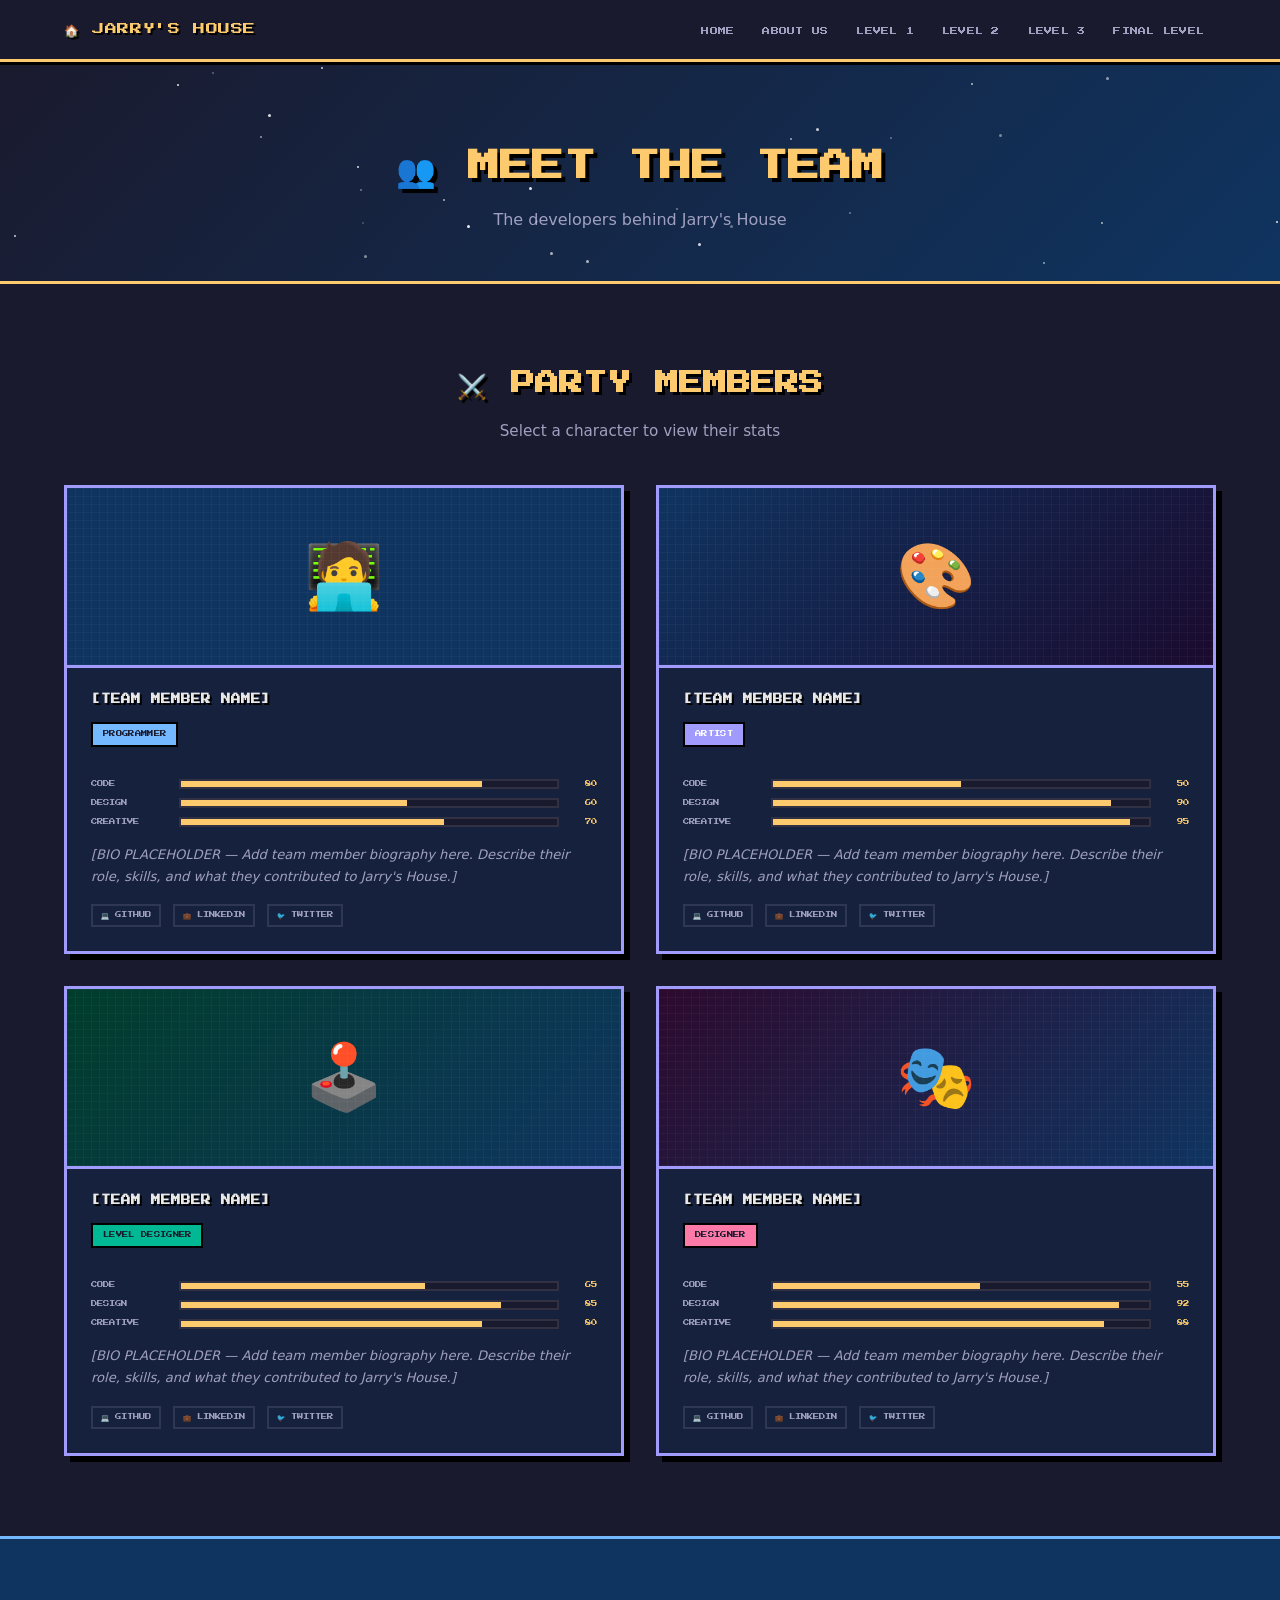
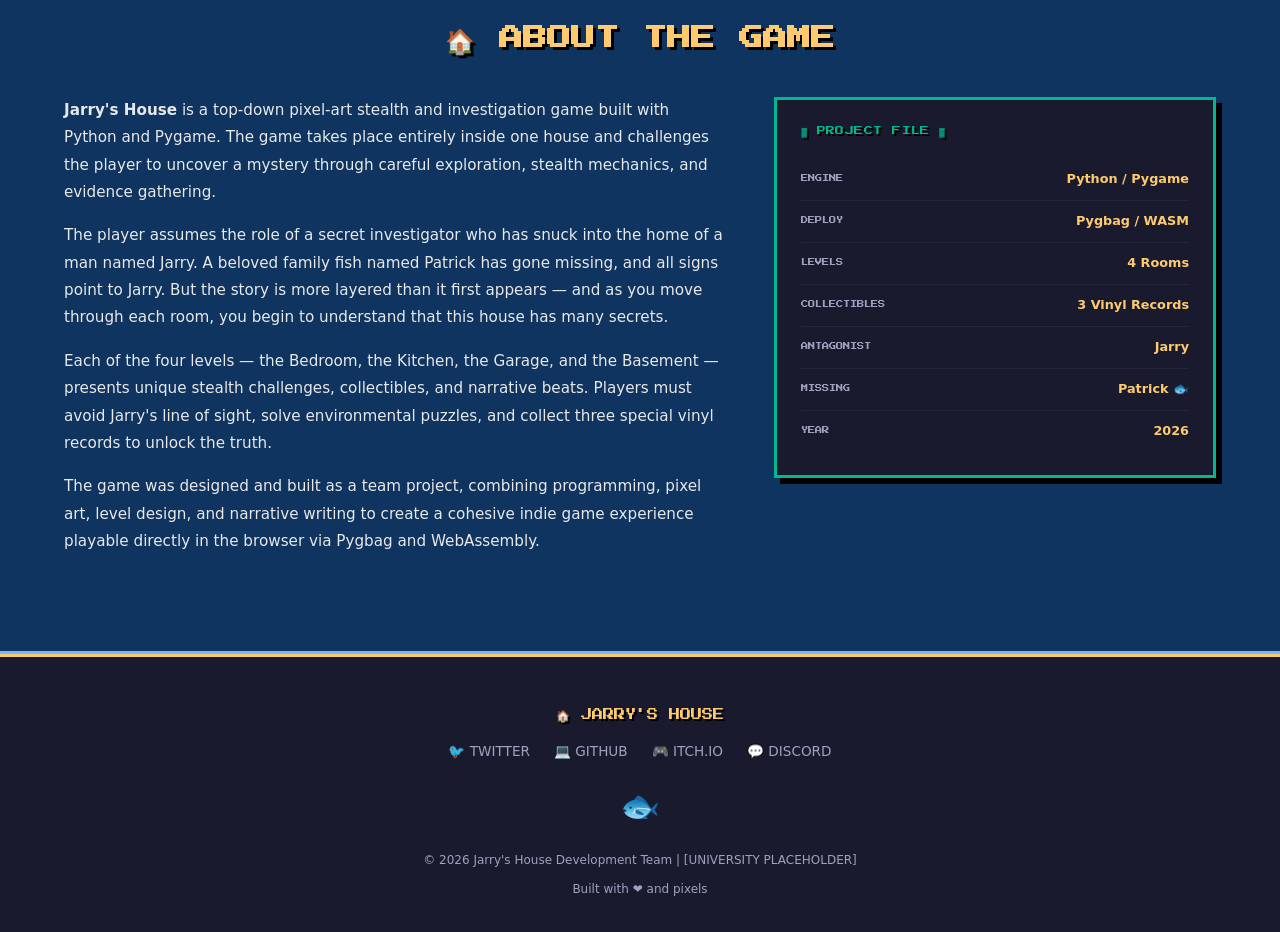
==== website/html/about.html @ 47605ddd "removed website templates and reordered the location of the website files" ====
<!DOCTYPE html>
<html lang="en">
<head>
  <meta charset="UTF-8" />
  <meta name="viewport" content="width=device-width, initial-scale=1.0" />
  <meta name="description" content="Meet the team behind Jarry's House — the indie developers who built the stealth mystery game." />
  <title>👥 About Us — Jarry's House</title>
  <link rel="stylesheet" href="../css/style.css" />
  <link rel="preconnect" href="https://fonts.googleapis.com" />
  <link rel="preconnect" href="https://fonts.gstatic.com" crossorigin />
  <link href="https://fonts.googleapis.com/css2?family=Press+Start+2P&display=swap" rel="stylesheet" />
</head>
<body>

  <!-- ============================================
       NAVIGATION
       ============================================ -->
  <nav class="navbar" aria-label="Main navigation">
    <div class="navbar__inner">
      <a href="./index.html" class="navbar__logo" aria-label="Jarry's House Home">🏠 JARRY'S HOUSE</a>
      <button class="navbar__hamburger" aria-label="Toggle navigation menu" aria-expanded="false" aria-controls="nav-links">
        <span></span><span></span><span></span>
      </button>
      <ul class="navbar__links" id="nav-links" role="list">
        <li><a href="./index.html">HOME</a></li>
        <li><a href="./about.html">ABOUT US</a></li>
        <li><a href="./level1.html">LEVEL 1</a></li>
        <li><a href="./level2.html">LEVEL 2</a></li>
        <li><a href="./level3.html">LEVEL 3</a></li>
        <li><a href="./final-level.html">FINAL LEVEL</a></li>
      </ul>
    </div>
  </nav>

  <main>

    <!-- ============================================
         PAGE HERO
         ============================================ -->
    <header class="page-hero pixel-bg" data-stars="30" aria-labelledby="about-title">
      <h1 class="page-hero__title" id="about-title">👥 MEET THE TEAM</h1>
      <p class="page-hero__subtitle">The developers behind Jarry's House</p>
    </header>

    <!-- ============================================
         TEAM SECTION
         ============================================ -->
    <section class="dark-section" aria-labelledby="team-heading">
      <div class="container">
        <h2 class="section-title" id="team-heading">⚔️ PARTY MEMBERS</h2>
        <p class="section-subtitle">Select a character to view their stats</p>

        <div class="team-grid reveal-children">

          <!-- ===== TEAM MEMBER 1 ===== -->
          <!-- PLACEHOLDER: Replace with actual team member info -->
          <article class="team-card" aria-label="Team member 1">
            <div class="team-card__avatar" aria-hidden="true">
              <!-- PLACEHOLDER: Replace emoji with actual avatar image -->
              🧑‍💻
            </div>
            <div class="team-card__body">
              <!-- PLACEHOLDER: Replace [TEAM MEMBER NAME] with actual name -->
              <h3 class="team-card__name">[TEAM MEMBER NAME]</h3>
              <span class="role-badge role-badge--programmer">PROGRAMMER</span>

              <!-- RPG Stat Bars -->
              <div class="team-stats" aria-label="Team member stats">
                <div class="stat-bar-row">
                  <span class="stat-bar-label">CODE</span>
                  <div class="stat-bar-track" role="progressbar" aria-valuenow="80" aria-valuemin="0" aria-valuemax="100">
                    <div class="stat-bar-fill" data-width="80%"></div>
                  </div>
                  <span class="stat-bar-val">80</span>
                </div>
                <div class="stat-bar-row">
                  <span class="stat-bar-label">DESIGN</span>
                  <div class="stat-bar-track" role="progressbar" aria-valuenow="60" aria-valuemin="0" aria-valuemax="100">
                    <div class="stat-bar-fill" data-width="60%"></div>
                  </div>
                  <span class="stat-bar-val">60</span>
                </div>
                <div class="stat-bar-row">
                  <span class="stat-bar-label">CREATIVE</span>
                  <div class="stat-bar-track" role="progressbar" aria-valuenow="70" aria-valuemin="0" aria-valuemax="100">
                    <div class="stat-bar-fill" data-width="70%"></div>
                  </div>
                  <span class="stat-bar-val">70</span>
                </div>
              </div>

              <!-- PLACEHOLDER: Replace with actual bio -->
              <p class="team-card__bio">
                [BIO PLACEHOLDER — Add team member biography here. Describe their role, skills, and what they contributed to Jarry's House.]
              </p>

              <!-- PLACEHOLDER: Replace # with actual social links -->
              <div class="team-card__socials" aria-label="Social links">
                <a href="#" aria-label="GitHub profile">💻 GITHUB</a>
                <a href="#" aria-label="LinkedIn profile">💼 LINKEDIN</a>
                <a href="#" aria-label="Twitter profile">🐦 TWITTER</a>
              </div>
            </div>
          </article>

          <!-- ===== TEAM MEMBER 2 ===== -->
          <!-- PLACEHOLDER: Replace with actual team member info -->
          <article class="team-card" aria-label="Team member 2">
            <div class="team-card__avatar" style="background: linear-gradient(135deg, #0f3460, #1a0a2e);" aria-hidden="true">
              <!-- PLACEHOLDER: Replace emoji with actual avatar image -->
              🎨
            </div>
            <div class="team-card__body">
              <!-- PLACEHOLDER: Replace [TEAM MEMBER NAME] with actual name -->
              <h3 class="team-card__name">[TEAM MEMBER NAME]</h3>
              <span class="role-badge role-badge--artist">ARTIST</span>

              <div class="team-stats" aria-label="Team member stats">
                <div class="stat-bar-row">
                  <span class="stat-bar-label">CODE</span>
                  <div class="stat-bar-track" role="progressbar" aria-valuenow="50" aria-valuemin="0" aria-valuemax="100">
                    <div class="stat-bar-fill" data-width="50%"></div>
                  </div>
                  <span class="stat-bar-val">50</span>
                </div>
                <div class="stat-bar-row">
                  <span class="stat-bar-label">DESIGN</span>
                  <div class="stat-bar-track" role="progressbar" aria-valuenow="90" aria-valuemin="0" aria-valuemax="100">
                    <div class="stat-bar-fill" data-width="90%"></div>
                  </div>
                  <span class="stat-bar-val">90</span>
                </div>
                <div class="stat-bar-row">
                  <span class="stat-bar-label">CREATIVE</span>
                  <div class="stat-bar-track" role="progressbar" aria-valuenow="95" aria-valuemin="0" aria-valuemax="100">
                    <div class="stat-bar-fill" data-width="95%"></div>
                  </div>
                  <span class="stat-bar-val">95</span>
                </div>
              </div>

              <p class="team-card__bio">
                [BIO PLACEHOLDER — Add team member biography here. Describe their role, skills, and what they contributed to Jarry's House.]
              </p>

              <div class="team-card__socials" aria-label="Social links">
                <a href="#" aria-label="GitHub profile">💻 GITHUB</a>
                <a href="#" aria-label="LinkedIn profile">💼 LINKEDIN</a>
                <a href="#" aria-label="Twitter profile">🐦 TWITTER</a>
              </div>
            </div>
          </article>

          <!-- ===== TEAM MEMBER 3 ===== -->
          <!-- PLACEHOLDER: Replace with actual team member info -->
          <article class="team-card" aria-label="Team member 3">
            <div class="team-card__avatar" style="background: linear-gradient(135deg, #003d2b, #0f3460);" aria-hidden="true">
              🕹️
            </div>
            <div class="team-card__body">
              <h3 class="team-card__name">[TEAM MEMBER NAME]</h3>
              <span class="role-badge role-badge--level-designer">LEVEL DESIGNER</span>

              <div class="team-stats" aria-label="Team member stats">
                <div class="stat-bar-row">
                  <span class="stat-bar-label">CODE</span>
                  <div class="stat-bar-track" role="progressbar" aria-valuenow="65" aria-valuemin="0" aria-valuemax="100">
                    <div class="stat-bar-fill" data-width="65%"></div>
                  </div>
                  <span class="stat-bar-val">65</span>
                </div>
                <div class="stat-bar-row">
                  <span class="stat-bar-label">DESIGN</span>
                  <div class="stat-bar-track" role="progressbar" aria-valuenow="85" aria-valuemin="0" aria-valuemax="100">
                    <div class="stat-bar-fill" data-width="85%"></div>
                  </div>
                  <span class="stat-bar-val">85</span>
                </div>
                <div class="stat-bar-row">
                  <span class="stat-bar-label">CREATIVE</span>
                  <div class="stat-bar-track" role="progressbar" aria-valuenow="80" aria-valuemin="0" aria-valuemax="100">
                    <div class="stat-bar-fill" data-width="80%"></div>
                  </div>
                  <span class="stat-bar-val">80</span>
                </div>
              </div>

              <p class="team-card__bio">
                [BIO PLACEHOLDER — Add team member biography here. Describe their role, skills, and what they contributed to Jarry's House.]
              </p>

              <div class="team-card__socials" aria-label="Social links">
                <a href="#" aria-label="GitHub profile">💻 GITHUB</a>
                <a href="#" aria-label="LinkedIn profile">💼 LINKEDIN</a>
                <a href="#" aria-label="Twitter profile">🐦 TWITTER</a>
              </div>
            </div>
          </article>

          <!-- ===== TEAM MEMBER 4 ===== -->
          <!-- PLACEHOLDER: Replace with actual team member info -->
          <article class="team-card" aria-label="Team member 4">
            <div class="team-card__avatar" style="background: linear-gradient(135deg, #2d0a2e, #0f3460);" aria-hidden="true">
              🎭
            </div>
            <div class="team-card__body">
              <h3 class="team-card__name">[TEAM MEMBER NAME]</h3>
              <span class="role-badge role-badge--designer">DESIGNER</span>

              <div class="team-stats" aria-label="Team member stats">
                <div class="stat-bar-row">
                  <span class="stat-bar-label">CODE</span>
                  <div class="stat-bar-track" role="progressbar" aria-valuenow="55" aria-valuemin="0" aria-valuemax="100">
                    <div class="stat-bar-fill" data-width="55%"></div>
                  </div>
                  <span class="stat-bar-val">55</span>
                </div>
                <div class="stat-bar-row">
                  <span class="stat-bar-label">DESIGN</span>
                  <div class="stat-bar-track" role="progressbar" aria-valuenow="92" aria-valuemin="0" aria-valuemax="100">
                    <div class="stat-bar-fill" data-width="92%"></div>
                  </div>
                  <span class="stat-bar-val">92</span>
                </div>
                <div class="stat-bar-row">
                  <span class="stat-bar-label">CREATIVE</span>
                  <div class="stat-bar-track" role="progressbar" aria-valuenow="88" aria-valuemin="0" aria-valuemax="100">
                    <div class="stat-bar-fill" data-width="88%"></div>
                  </div>
                  <span class="stat-bar-val">88</span>
                </div>
              </div>

              <p class="team-card__bio">
                [BIO PLACEHOLDER — Add team member biography here. Describe their role, skills, and what they contributed to Jarry's House.]
              </p>

              <div class="team-card__socials" aria-label="Social links">
                <a href="#" aria-label="GitHub profile">💻 GITHUB</a>
                <a href="#" aria-label="LinkedIn profile">💼 LINKEDIN</a>
                <a href="#" aria-label="Twitter profile">🐦 TWITTER</a>
              </div>
            </div>
          </article>

        </div>
      </div>
    </section>

    <!-- ============================================
         ABOUT THE GAME
         ============================================ -->
    <section class="about-game" aria-labelledby="about-game-title">
      <div class="container">
        <h2 class="section-title" id="about-game-title">🏠 ABOUT THE GAME</h2>
        <div class="about-game-grid reveal">

          <div>
            <p>
              <strong>Jarry's House</strong> is a top-down pixel-art stealth and investigation game built with
              Python and Pygame. The game takes place entirely inside one house and challenges the player to
              uncover a mystery through careful exploration, stealth mechanics, and evidence gathering.
            </p>
            <p>
              The player assumes the role of a secret investigator who has snuck into the home of a man named
              Jarry. A beloved family fish named Patrick has gone missing, and all signs point to Jarry. But
              the story is more layered than it first appears — and as you move through each room, you begin
              to understand that this house has many secrets.
            </p>
            <p>
              Each of the four levels — the Bedroom, the Kitchen, the Garage, and the Basement — presents
              unique stealth challenges, collectibles, and narrative beats. Players must avoid Jarry's line of
              sight, solve environmental puzzles, and collect three special vinyl records to unlock the truth.
            </p>
            <p>
              The game was designed and built as a team project, combining programming, pixel art, level design,
              and narrative writing to create a cohesive indie game experience playable directly in the browser
              via Pygbag and WebAssembly.
            </p>
          </div>

          <!-- Game details panel -->
          <div>
            <div class="stat-panel">
              <div class="stat-panel__title">▓ PROJECT FILE ▓</div>
              <div class="stat-row">
                <span class="stat-row__label">ENGINE</span>
                <span class="stat-row__value">Python / Pygame</span>
              </div>
              <div class="stat-row">
                <span class="stat-row__label">DEPLOY</span>
                <span class="stat-row__value">Pygbag / WASM</span>
              </div>
              <div class="stat-row">
                <span class="stat-row__label">LEVELS</span>
                <span class="stat-row__value">4 Rooms</span>
              </div>
              <div class="stat-row">
                <span class="stat-row__label">COLLECTIBLES</span>
                <span class="stat-row__value">3 Vinyl Records</span>
              </div>
              <div class="stat-row">
                <span class="stat-row__label">ANTAGONIST</span>
                <span class="stat-row__value">Jarry</span>
              </div>
              <div class="stat-row">
                <span class="stat-row__label">MISSING</span>
                <span class="stat-row__value">Patrick 🐟</span>
              </div>
              <!-- PLACEHOLDER: Replace with actual project year -->
              <div class="stat-row">
                <span class="stat-row__label">YEAR</span>
                <span class="stat-row__value js-year"></span>
              </div>
            </div>
          </div>

        </div>
      </div>
    </section>

  </main>

  <!-- ============================================
       FOOTER
       ============================================ -->
  <footer class="footer" aria-label="Site footer">
    <div class="footer__content">
      <div class="footer__logo">🏠 JARRY'S HOUSE</div>
      <nav class="footer__links" aria-label="Footer navigation">
        <a href="#" aria-label="Twitter/X (coming soon)">🐦 TWITTER</a>
        <a href="#" aria-label="GitHub (coming soon)">💻 GITHUB</a>
        <a href="#" aria-label="itch.io (coming soon)">🎮 ITCH.IO</a>
        <a href="#" aria-label="Discord (coming soon)">💬 DISCORD</a>
      </nav>
      <span class="footer__fish" aria-label="Patrick the fish">🐟</span>
      <p class="footer__copy">
        © <span class="js-year"></span> Jarry's House Development Team |
        <!-- PLACEHOLDER: Replace with your university name -->
        [UNIVERSITY PLACEHOLDER]
      </p>
      <p class="footer__built">Built with ❤️ and pixels</p>
    </div>
  </footer>

  <script src="../js/script.js"></script>
</body>
</html>
---- website/css/style.css ----
/* ============================================
   JARRY'S HOUSE — Shared Stylesheet
   Pixel-art retro game aesthetic
   ============================================ */

@import url('https://fonts.googleapis.com/css2?family=Press+Start+2P&display=swap');

/* ============================================
   CSS CUSTOM PROPERTIES
   ============================================ */
:root {
  --bg: #1a1a2e;
  --bg-card: #16213e;
  --bg-panel: #0f3460;
  --accent-gold: #fdcb6e;
  --accent-blue: #74b9ff;
  --accent-green: #00b894;
  --accent-orange: #e17055;
  --accent-pink: #fd79a8;
  --accent-purple: #a29bfe;
  --accent-red: #d63031;
  --text: #e8e8e8;
  --text-muted: #a0a0c0;
  --pixel-border: 3px solid #fdcb6e;
  --pixel-shadow: 4px 4px 0px #000;
  --transition-fast: 0.1s ease;
  --transition-med: 0.2s ease;
}

/* ============================================
   RESET & BASE
   ============================================ */
*, *::before, *::after {
  box-sizing: border-box;
  margin: 0;
  padding: 0;
}

html {
  scroll-behavior: smooth;
  font-size: 16px;
}

body {
  background-color: var(--bg);
  color: var(--text);
  font-family: system-ui, 'Inter', sans-serif;
  line-height: 1.7;
  overflow-x: hidden;
  opacity: 0;
  animation: pageFadeIn 0.6s ease forwards;
}

@keyframes pageFadeIn {
  to { opacity: 1; }
}

a {
  color: var(--accent-gold);
  text-decoration: none;
}

a:hover {
  text-decoration: underline;
}

img {
  max-width: 100%;
  display: block;
}

ul {
  list-style: none;
}

.container {
  max-width: 1200px;
  margin: 0 auto;
  padding: 0 1.5rem;
}

section {
  padding: 5rem 0;
}

/* ============================================
   TYPOGRAPHY
   ============================================ */
.pixel-font {
  font-family: 'Press Start 2P', monospace;
}

.section-title {
  font-family: 'Press Start 2P', monospace;
  font-size: clamp(1rem, 2.5vw, 1.5rem);
  color: var(--accent-gold);
  text-align: center;
  margin-bottom: 2.5rem;
  text-shadow: 3px 3px 0 #000;
  line-height: 1.6;
}

.section-subtitle {
  text-align: center;
  color: var(--text-muted);
  margin-top: -1.5rem;
  margin-bottom: 2.5rem;
  font-size: 0.95rem;
}

/* ============================================
   BUTTONS
   ============================================ */
.btn-pixel {
  display: inline-block;
  background: var(--accent-gold);
  color: #1a1a2e;
  font-family: 'Press Start 2P', monospace;
  font-size: 0.6rem;
  padding: 12px 24px;
  border: 3px solid #000;
  box-shadow: 4px 4px 0 #000;
  cursor: pointer;
  transition: transform var(--transition-fast), box-shadow var(--transition-fast);
  text-decoration: none;
  letter-spacing: 0.05em;
  line-height: 1.4;
  position: relative;
}

.btn-pixel:hover {
  transform: translateY(2px);
  box-shadow: 2px 2px 0 #000;
  text-decoration: none;
}

.btn-pixel:active {
  transform: translateY(4px);
  box-shadow: 0 0 0 #000;
}

.btn-pixel--blue {
  background: var(--accent-blue);
  color: #1a1a2e;
}

.btn-pixel--green {
  background: var(--accent-green);
  color: #1a1a2e;
}

.btn-pixel--purple {
  background: var(--accent-purple);
  color: #1a1a2e;
}

.btn-pixel--orange {
  background: var(--accent-orange);
  color: #fff;
}

.btn-pixel--red {
  background: var(--accent-red);
  color: #fff;
}

.btn-pixel--pink {
  background: var(--accent-pink);
  color: #1a1a2e;
}

/* ============================================
   PIXEL CARDS
   ============================================ */
.pixel-card {
  background: var(--bg-card);
  border: 3px solid var(--accent-gold);
  box-shadow: 6px 6px 0 #000;
  padding: 1.5rem;
  transition: transform var(--transition-med), box-shadow var(--transition-med);
}

.pixel-card:hover {
  transform: translate(-4px, -4px);
  box-shadow: 10px 10px 0 #000;
}

.pixel-card--blue {
  border-color: var(--accent-blue);
}
.pixel-card--blue:hover {
  box-shadow: 10px 10px 0 var(--accent-blue);
}

.pixel-card--green {
  border-color: var(--accent-green);
}
.pixel-card--green:hover {
  box-shadow: 10px 10px 0 var(--accent-green);
}

.pixel-card--orange {
  border-color: var(--accent-orange);
}
.pixel-card--orange:hover {
  box-shadow: 10px 10px 0 var(--accent-orange);
}

.pixel-card--red {
  border-color: var(--accent-red);
}
.pixel-card--red:hover {
  box-shadow: 10px 10px 0 var(--accent-red);
}

.pixel-card--purple {
  border-color: var(--accent-purple);
}
.pixel-card--purple:hover {
  box-shadow: 10px 10px 0 var(--accent-purple);
}

/* ============================================
   NAVBAR
   ============================================ */
.navbar {
  position: sticky;
  top: 0;
  z-index: 1000;
  background: var(--bg);
  border-bottom: 3px solid var(--accent-gold);
  box-shadow: 0 3px 0 #000;
}

.navbar__inner {
  display: flex;
  align-items: center;
  justify-content: space-between;
  padding: 1rem 1.5rem;
  max-width: 1200px;
  margin: 0 auto;
}

.navbar__logo {
  font-family: 'Press Start 2P', monospace;
  font-size: 0.75rem;
  color: var(--accent-gold);
  text-shadow: 2px 2px 0 #000;
  text-decoration: none;
  letter-spacing: 0.05em;
}

.navbar__logo:hover {
  color: #fff;
  text-decoration: none;
}

.navbar__links {
  display: flex;
  align-items: center;
  gap: 0.25rem;
}

.navbar__links a {
  font-family: 'Press Start 2P', monospace;
  font-size: 0.5rem;
  color: var(--text-muted);
  padding: 6px 10px;
  border: 2px solid transparent;
  transition: color 0.15s, border-color 0.15s, transform 0.1s;
  text-decoration: none;
  letter-spacing: 0.03em;
}

.navbar__links a:hover,
.navbar__links a.active {
  color: var(--accent-gold);
  border-color: var(--accent-gold);
  transform: translateY(-2px);
  text-decoration: none;
}

/* Hamburger */
.navbar__hamburger {
  display: none;
  flex-direction: column;
  gap: 5px;
  cursor: pointer;
  background: none;
  border: none;
  padding: 4px;
}

.navbar__hamburger span {
  display: block;
  width: 26px;
  height: 3px;
  background: var(--accent-gold);
  border-radius: 0;
  transition: transform 0.2s, opacity 0.2s;
}

.navbar__hamburger.open span:nth-child(1) {
  transform: translateY(8px) rotate(45deg);
}
.navbar__hamburger.open span:nth-child(2) {
  opacity: 0;
}
.navbar__hamburger.open span:nth-child(3) {
  transform: translateY(-8px) rotate(-45deg);
}

/* Mobile nav */
@media (max-width: 768px) {
  .navbar__hamburger {
    display: flex;
  }

  .navbar__links {
    display: none;
    flex-direction: column;
    position: absolute;
    top: 100%;
    left: 0;
    right: 0;
    background: var(--bg);
    border-bottom: 3px solid var(--accent-gold);
    padding: 1rem;
    gap: 0.5rem;
    align-items: flex-start;
  }

  .navbar__links.open {
    display: flex;
  }

  .navbar__links a {
    font-size: 0.55rem;
    padding: 8px 12px;
    width: 100%;
  }
}

/* ============================================
   FOOTER
   ============================================ */
.footer {
  background: var(--bg);
  border-top: 3px solid var(--accent-gold);
  padding: 3rem 1.5rem 2rem;
  text-align: center;
}

.footer__content {
  max-width: 1200px;
  margin: 0 auto;
}

.footer__logo {
  font-family: 'Press Start 2P', monospace;
  font-size: 0.7rem;
  color: var(--accent-gold);
  text-shadow: 2px 2px 0 #000;
  margin-bottom: 1rem;
}

.footer__links {
  display: flex;
  justify-content: center;
  gap: 1.5rem;
  flex-wrap: wrap;
  margin-bottom: 1rem;
}

.footer__links a {
  color: var(--text-muted);
  font-size: 0.85rem;
  transition: color 0.15s;
}

.footer__links a:hover {
  color: var(--accent-gold);
}

.footer__copy {
  font-size: 0.75rem;
  color: var(--text-muted);
  margin-top: 1rem;
  line-height: 1.8;
}

.footer__built {
  font-size: 0.75rem;
  color: var(--text-muted);
  margin-top: 0.5rem;
}

.footer__fish {
  font-size: 2rem;
  display: block;
  margin: 1rem auto;
  animation: fishSwim 3s ease-in-out infinite;
}

@keyframes fishSwim {
  0%, 100% { transform: translateX(0); }
  50% { transform: translateX(15px); }
}

/* ============================================
   ANIMATED PIXEL BACKGROUND
   ============================================ */
.pixel-bg {
  position: relative;
  overflow: hidden;
}

/* Stars */
.star {
  position: absolute;
  border-radius: 50%;
  background: #fff;
  animation: twinkle var(--dur, 2s) ease-in-out infinite var(--delay, 0s);
  pointer-events: none;
}

@keyframes twinkle {
  0%, 100% { opacity: 0.2; transform: scale(1); }
  50% { opacity: 1; transform: scale(1.4); }
}

/* Pixel clouds */
.pixel-cloud {
  position: absolute;
  background: rgba(116, 185, 255, 0.15);
  border: 2px solid rgba(116, 185, 255, 0.3);
  border-radius: 0;
  pointer-events: none;
  animation: cloudFloat var(--dur, 20s) linear infinite var(--delay, 0s);
}

@keyframes cloudFloat {
  from { transform: translateX(-200px); }
  to { transform: translateX(calc(100vw + 200px)); }
}

/* ============================================
   HERO SECTION
   ============================================ */
.hero {
  min-height: 100vh;
  display: flex;
  align-items: center;
  justify-content: center;
  position: relative;
  background: linear-gradient(135deg, #1a1a2e 0%, #16213e 40%, #0f3460 100%);
  overflow: hidden;
  text-align: center;
  padding: 6rem 1.5rem 4rem;
}

.hero__content {
  position: relative;
  z-index: 2;
  max-width: 800px;
}

.hero__title {
  font-family: 'Press Start 2P', monospace;
  font-size: clamp(1.2rem, 4vw, 2.5rem);
  color: var(--accent-gold);
  text-shadow: 4px 4px 0 #000, 0 0 30px rgba(253, 203, 110, 0.4);
  line-height: 1.6;
  margin-bottom: 1.5rem;
  animation: heroGlow 2s ease-in-out infinite alternate;
}

@keyframes heroGlow {
  from { text-shadow: 4px 4px 0 #000, 0 0 20px rgba(253, 203, 110, 0.3); }
  to   { text-shadow: 4px 4px 0 #000, 0 0 40px rgba(253, 203, 110, 0.7); }
}

.hero__tagline {
  font-style: italic;
  color: var(--text-muted);
  font-size: 1.05rem;
  margin-bottom: 2rem;
  line-height: 1.6;
}

.hero__genres {
  display: flex;
  gap: 0.75rem;
  justify-content: center;
  flex-wrap: wrap;
  margin-bottom: 2.5rem;
}

.genre-badge {
  font-family: 'Press Start 2P', monospace;
  font-size: 0.45rem;
  padding: 8px 14px;
  border: 2px solid;
  letter-spacing: 0.05em;
}

.genre-badge--stealth {
  color: var(--accent-blue);
  border-color: var(--accent-blue);
  background: rgba(116, 185, 255, 0.1);
}
.genre-badge--mystery {
  color: var(--accent-purple);
  border-color: var(--accent-purple);
  background: rgba(162, 155, 254, 0.1);
}
.genre-badge--investigation {
  color: var(--accent-pink);
  border-color: var(--accent-pink);
  background: rgba(253, 121, 168, 0.1);
}

.hero__ctas {
  display: flex;
  gap: 1rem;
  justify-content: center;
  flex-wrap: wrap;
  margin-bottom: 3rem;
}

/* Animated characters in hero */
.hero__fish {
  position: absolute;
  bottom: 80px;
  left: 50%;
  transform: translateX(-50%);
  font-size: 2.5rem;
  animation: fishBob 2s ease-in-out infinite;
  z-index: 2;
  pointer-events: none;
}

@keyframes fishBob {
  0%, 100% { transform: translateX(-50%) translateY(0); }
  50% { transform: translateX(-50%) translateY(-12px); }
}

.hero__dog {
  position: absolute;
  bottom: 60px;
  right: 8%;
  font-size: 3rem;
  animation: dogWag 1.5s ease-in-out infinite;
  z-index: 2;
  pointer-events: none;
}

@keyframes dogWag {
  0%, 100% { transform: rotate(-5deg); }
  50% { transform: rotate(5deg); }
}

/* Pixel house deco */
.hero__house-deco {
  position: absolute;
  bottom: 0;
  left: 5%;
  font-size: 4rem;
  opacity: 0.15;
  pointer-events: none;
}

/* ============================================
   GAME OVERVIEW / MISSION BRIEFING
   ============================================ */
.overview {
  background: var(--bg-panel);
  border-top: 3px solid var(--accent-gold);
  border-bottom: 3px solid var(--accent-gold);
}

.overview__grid {
  display: grid;
  grid-template-columns: 1fr 1fr;
  gap: 3rem;
  align-items: start;
}

.overview__text p {
  color: var(--text);
  margin-bottom: 1rem;
  font-size: 0.95rem;
  line-height: 1.8;
}

.overview__text p:last-child {
  margin-bottom: 0;
}

/* Cartridge stats panel */
.stat-panel {
  background: var(--bg);
  border: 3px solid var(--accent-green);
  box-shadow: 6px 6px 0 #000;
  padding: 1.5rem;
}

.stat-panel__title {
  font-family: 'Press Start 2P', monospace;
  font-size: 0.55rem;
  color: var(--accent-green);
  margin-bottom: 1.25rem;
  text-shadow: 2px 2px 0 #000;
  letter-spacing: 0.05em;
}

.stat-row {
  display: flex;
  justify-content: space-between;
  align-items: center;
  padding: 0.6rem 0;
  border-bottom: 1px solid rgba(255, 255, 255, 0.05);
  font-size: 0.8rem;
}

.stat-row:last-child {
  border-bottom: none;
}

.stat-row__label {
  font-family: 'Press Start 2P', monospace;
  font-size: 0.45rem;
  color: var(--text-muted);
  text-transform: uppercase;
}

.stat-row__value {
  color: var(--accent-gold);
  font-weight: 600;
}

.status-badge {
  background: var(--accent-orange);
  color: #fff;
  font-family: 'Press Start 2P', monospace;
  font-size: 0.4rem;
  padding: 4px 8px;
  border: 2px solid #000;
}

@media (max-width: 768px) {
  .overview__grid {
    grid-template-columns: 1fr;
    gap: 2rem;
  }
}

/* ============================================
   MISSION CARDS (Level Select)
   ============================================ */
.mission-section {
  background: var(--bg);
}

.mission-grid {
  display: grid;
  grid-template-columns: repeat(4, 1fr);
  gap: 1.5rem;
}

.mission-card {
  background: var(--bg-card);
  border: 3px solid var(--accent-gold);
  box-shadow: 6px 6px 0 #000;
  padding: 1.5rem 1rem;
  text-align: center;
  transition: transform 0.2s, box-shadow 0.2s;
  position: relative;
  overflow: hidden;
}

.mission-card:hover {
  transform: translate(-4px, -4px) scale(1.02);
  box-shadow: 10px 10px 0 #000;
}

.mission-card__number {
  font-family: 'Press Start 2P', monospace;
  font-size: 0.5rem;
  position: absolute;
  top: 8px;
  right: 10px;
  color: var(--text-muted);
}

.mission-card__icon {
  font-size: 3rem;
  display: block;
  margin-bottom: 0.75rem;
}

.mission-card__level {
  font-family: 'Press Start 2P', monospace;
  font-size: 0.45rem;
  color: var(--text-muted);
  margin-bottom: 0.5rem;
  letter-spacing: 0.08em;
}

.mission-card__title {
  font-family: 'Press Start 2P', monospace;
  font-size: 0.6rem;
  color: var(--accent-gold);
  margin-bottom: 0.75rem;
  line-height: 1.5;
  text-shadow: 2px 2px 0 #000;
}

.mission-card__desc {
  font-size: 0.8rem;
  color: var(--text-muted);
  margin-bottom: 1.25rem;
  line-height: 1.6;
}

.mission-card--final {
  border-color: var(--accent-red);
  background: linear-gradient(135deg, #16213e, #2d0a0a);
}
.mission-card--final .mission-card__title {
  color: var(--accent-red);
}
.mission-card--final:hover {
  box-shadow: 10px 10px 0 var(--accent-red);
}

@media (max-width: 1024px) {
  .mission-grid {
    grid-template-columns: repeat(2, 1fr);
  }
}

@media (max-width: 768px) {
  .mission-grid {
    grid-template-columns: 1fr;
  }
}

/* ============================================
   COMING SOON / PLACEHOLDER BOXES
   ============================================ */
.coming-soon {
  background: var(--bg-panel);
  border-top: 3px solid var(--accent-blue);
  border-bottom: 3px solid var(--accent-blue);
}

.coming-soon-grid {
  display: grid;
  grid-template-columns: repeat(3, 1fr);
  gap: 1.5rem;
}

.placeholder-box {
  border: 3px dashed var(--accent-blue);
  background: var(--bg-card);
  display: flex;
  flex-direction: column;
  align-items: center;
  justify-content: center;
  min-height: 200px;
  padding: 2rem 1rem;
  text-align: center;
  transition: border-color 0.2s;
  gap: 0.75rem;
}

.placeholder-box:hover {
  border-color: var(--accent-gold);
}

.placeholder-box__icon {
  font-size: 2.5rem;
}

.placeholder-box__label {
  font-family: 'Press Start 2P', monospace;
  font-size: 0.5rem;
  color: var(--text-muted);
  line-height: 1.6;
  text-align: center;
}

.placeholder-box--embed {
  min-height: 450px;
  border-color: var(--accent-green);
}

.placeholder-box--map {
  min-height: 350px;
  border-color: var(--accent-purple);
}

.placeholder-box--large {
  min-height: 400px;
}

@media (max-width: 768px) {
  .coming-soon-grid {
    grid-template-columns: 1fr;
  }
}

/* ============================================
   LEVEL PAGE SPECIFIC STYLES
   ============================================ */

/* Level header */
.level-header {
  background: linear-gradient(135deg, var(--bg) 0%, var(--bg-panel) 100%);
  border-bottom: 3px solid;
  padding: 4rem 1.5rem 3rem;
  text-align: center;
  position: relative;
  overflow: hidden;
}

.level-badge {
  display: inline-block;
  font-family: 'Press Start 2P', monospace;
  font-size: 0.55rem;
  padding: 8px 16px;
  border: 3px solid;
  box-shadow: 4px 4px 0 #000;
  margin-bottom: 1.25rem;
  letter-spacing: 0.08em;
}

.level-title {
  font-family: 'Press Start 2P', monospace;
  font-size: clamp(1.2rem, 4vw, 2.2rem);
  text-shadow: 4px 4px 0 #000;
  line-height: 1.5;
  margin-bottom: 0.75rem;
}

.level-icon {
  font-size: 4rem;
  display: block;
  margin: 1rem auto 0;
  animation: levelIconFloat 2s ease-in-out infinite;
}

@keyframes levelIconFloat {
  0%, 100% { transform: translateY(0); }
  50% { transform: translateY(-10px); }
}

/* Two-column level layout */
.level-main {
  display: grid;
  grid-template-columns: 1.4fr 1fr;
  gap: 2.5rem;
  align-items: start;
}

/* Mission brief panel */
.mission-brief-panel {
  background: var(--bg-card);
  border: 3px solid var(--accent-gold);
  box-shadow: 6px 6px 0 #000;
  padding: 1.5rem;
}

.panel-heading {
  font-family: 'Press Start 2P', monospace;
  font-size: 0.65rem;
  color: var(--accent-gold);
  margin-bottom: 1.25rem;
  text-shadow: 2px 2px 0 #000;
  padding-bottom: 0.75rem;
  border-bottom: 2px solid rgba(253, 203, 110, 0.3);
  line-height: 1.5;
}

.panel-heading--blue { color: var(--accent-blue); border-bottom-color: rgba(116, 185, 255, 0.3); }
.panel-heading--green { color: var(--accent-green); border-bottom-color: rgba(0, 184, 148, 0.3); }
.panel-heading--orange { color: var(--accent-orange); border-bottom-color: rgba(225, 112, 85, 0.3); }
.panel-heading--red { color: var(--accent-red); border-bottom-color: rgba(214, 48, 49, 0.3); }
.panel-heading--purple { color: var(--accent-purple); border-bottom-color: rgba(162, 155, 254, 0.3); }
.panel-heading--pink { color: var(--accent-pink); border-bottom-color: rgba(253, 121, 168, 0.3); }

.mission-brief-panel p {
  font-size: 0.9rem;
  line-height: 1.8;
  color: var(--text);
  margin-bottom: 1rem;
}

.mission-brief-panel p:last-child {
  margin-bottom: 0;
}

@media (max-width: 768px) {
  .level-main {
    grid-template-columns: 1fr;
  }
}

/* ============================================
   OBJECTIVES LIST
   ============================================ */
.objective-list {
  list-style: none;
  padding: 0;
  margin: 0;
}

.objective-list li {
  display: flex;
  align-items: flex-start;
  gap: 0.75rem;
  padding: 0.65rem 0;
  border-bottom: 1px solid rgba(255, 255, 255, 0.05);
  color: var(--text);
  font-size: 0.88rem;
  line-height: 1.6;
}

.objective-list li:last-child {
  border-bottom: none;
}

.objective-list li::before {
  content: "☐";
  color: var(--accent-gold);
  font-size: 1.1rem;
  flex-shrink: 0;
  margin-top: 0.1rem;
}

/* ============================================
   TIP BOX (dialogue box style)
   ============================================ */
.tip-box {
  background: rgba(10, 10, 30, 0.85);
  border: 3px solid var(--accent-purple);
  box-shadow: 6px 6px 0 #000;
  padding: 1.5rem;
  position: relative;
}

.tip-box::before {
  content: "💡";
  position: absolute;
  top: -1px;
  left: 12px;
  transform: translateY(-50%);
  background: var(--bg-card);
  padding: 0 4px;
  font-size: 1rem;
}

.tip-box ul {
  list-style: none;
  padding: 0;
}

.tip-box ul li {
  padding: 0.5rem 0;
  color: var(--text);
  font-size: 0.88rem;
  line-height: 1.7;
  border-bottom: 1px dotted rgba(162, 155, 254, 0.2);
}

.tip-box ul li:last-child {
  border-bottom: none;
}

.tip-box ul li::before {
  content: "► ";
  color: var(--accent-purple);
  font-weight: bold;
}

/* ============================================
   DEV NOTES PLACEHOLDER
   ============================================ */
.dev-notes {
  background: var(--bg-card);
  border: 3px dashed var(--accent-orange);
  padding: 2rem;
  text-align: center;
  min-height: 150px;
  display: flex;
  flex-direction: column;
  align-items: center;
  justify-content: center;
  gap: 0.75rem;
}

.dev-notes__label {
  font-family: 'Press Start 2P', monospace;
  font-size: 0.5rem;
  color: var(--accent-orange);
  text-shadow: 2px 2px 0 #000;
}

.dev-notes p {
  color: var(--text-muted);
  font-size: 0.85rem;
}

/* ============================================
   LEVEL NAVIGATION
   ============================================ */
.level-nav {
  display: flex;
  justify-content: space-between;
  align-items: center;
  flex-wrap: wrap;
  gap: 1rem;
  padding: 2rem 0;
  border-top: 3px solid var(--accent-gold);
  margin-top: 1rem;
}

/* ============================================
   ABOUT PAGE - TEAM CARDS
   ============================================ */
.team-grid {
  display: grid;
  grid-template-columns: repeat(2, 1fr);
  gap: 2rem;
}

.team-card {
  background: var(--bg-card);
  border: 3px solid var(--accent-purple);
  box-shadow: 6px 6px 0 #000;
  padding: 0;
  overflow: hidden;
  transition: transform 0.2s, box-shadow 0.2s;
}

.team-card:hover {
  transform: translate(-4px, -4px);
  box-shadow: 10px 10px 0 #000;
}

.team-card__avatar {
  width: 100%;
  height: 180px;
  background: var(--bg-panel);
  border-bottom: 3px solid var(--accent-purple);
  display: flex;
  align-items: center;
  justify-content: center;
  font-size: 4rem;
  position: relative;
  overflow: hidden;
}

/* Pixel grid pattern on avatar */
.team-card__avatar::after {
  content: '';
  position: absolute;
  inset: 0;
  background-image:
    linear-gradient(rgba(255,255,255,0.03) 1px, transparent 1px),
    linear-gradient(90deg, rgba(255,255,255,0.03) 1px, transparent 1px);
  background-size: 8px 8px;
}

.team-card__body {
  padding: 1.5rem;
}

.team-card__name {
  font-family: 'Press Start 2P', monospace;
  font-size: 0.6rem;
  color: var(--text);
  margin-bottom: 0.75rem;
  text-shadow: 2px 2px 0 #000;
  line-height: 1.5;
}

.role-badge {
  display: inline-block;
  font-family: 'Press Start 2P', monospace;
  font-size: 0.4rem;
  padding: 5px 10px;
  border-radius: 0;
  border: 2px solid #000;
  margin-bottom: 1rem;
  letter-spacing: 0.05em;
}

.role-badge--programmer { background: var(--accent-blue); color: #1a1a2e; }
.role-badge--designer { background: var(--accent-pink); color: #1a1a2e; }
.role-badge--artist { background: var(--accent-purple); color: #fff; }
.role-badge--level-designer { background: var(--accent-green); color: #1a1a2e; }

/* RPG Stat bars */
.team-stats {
  margin: 1rem 0;
}

.stat-bar-row {
  display: grid;
  grid-template-columns: 80px 1fr 30px;
  align-items: center;
  gap: 0.5rem;
  margin-bottom: 0.5rem;
}

.stat-bar-label {
  font-family: 'Press Start 2P', monospace;
  font-size: 0.4rem;
  color: var(--text-muted);
}

.stat-bar-track {
  height: 10px;
  background: var(--bg);
  border: 2px solid rgba(255, 255, 255, 0.1);
  overflow: hidden;
}

.stat-bar-fill {
  height: 100%;
  background: var(--accent-gold);
  width: 0;
  transition: width 1s ease;
}

.stat-bar-val {
  font-family: 'Press Start 2P', monospace;
  font-size: 0.4rem;
  color: var(--accent-gold);
  text-align: right;
}

.team-card__bio {
  font-size: 0.82rem;
  color: var(--text-muted);
  line-height: 1.7;
  margin-bottom: 1rem;
  font-style: italic;
}

.team-card__socials {
  display: flex;
  gap: 0.75rem;
  flex-wrap: wrap;
}

.team-card__socials a {
  font-family: 'Press Start 2P', monospace;
  font-size: 0.4rem;
  color: var(--text-muted);
  border: 2px solid rgba(255, 255, 255, 0.1);
  padding: 4px 8px;
  transition: color 0.15s, border-color 0.15s;
}

.team-card__socials a:hover {
  color: var(--accent-gold);
  border-color: var(--accent-gold);
  text-decoration: none;
}

@media (max-width: 768px) {
  .team-grid {
    grid-template-columns: 1fr;
  }
}

/* ============================================
   VINYL / EVIDENCE CARDS (Final Level)
   ============================================ */
.vinyl-grid {
  display: grid;
  grid-template-columns: repeat(3, 1fr);
  gap: 1.5rem;
}

.vinyl-card {
  background: var(--bg-card);
  border: 3px solid var(--accent-green);
  box-shadow: 6px 6px 0 #000;
  padding: 1.5rem;
  text-align: center;
  transition: transform 0.2s, box-shadow 0.2s;
}

.vinyl-card:hover {
  transform: translate(-4px, -4px);
  box-shadow: 10px 10px 0 var(--accent-green);
}

.vinyl-card__icon {
  font-size: 3rem;
  display: block;
  margin-bottom: 0.75rem;
  animation: vinylSpin 4s linear infinite;
}

@keyframes vinylSpin {
  from { transform: rotate(0deg); }
  to { transform: rotate(360deg); }
}

.vinyl-card__title {
  font-family: 'Press Start 2P', monospace;
  font-size: 0.5rem;
  color: var(--accent-gold);
  margin-bottom: 0.5rem;
  text-shadow: 2px 2px 0 #000;
  line-height: 1.5;
}

.vinyl-card__collected {
  font-family: 'Press Start 2P', monospace;
  font-size: 0.45rem;
  color: var(--accent-green);
  letter-spacing: 0.05em;
}

@media (max-width: 768px) {
  .vinyl-grid {
    grid-template-columns: 1fr;
  }
}

/* ============================================
   THE ENDING SECTION (Final Level)
   ============================================ */
.ending-panel {
  background: linear-gradient(135deg, #0a0a1a, #1a0a0a);
  border: 3px solid var(--accent-red);
  box-shadow: 8px 8px 0 #000;
  padding: 3rem 2rem;
  text-align: center;
}

.ending-panel p {
  font-size: 0.95rem;
  color: var(--text-muted);
  line-height: 1.8;
  max-width: 700px;
  margin: 0 auto 1rem;
}

.ending-panel .ending-title {
  font-family: 'Press Start 2P', monospace;
  font-size: clamp(0.8rem, 2vw, 1.1rem);
  color: var(--accent-red);
  text-shadow: 3px 3px 0 #000;
  margin-bottom: 1.5rem;
  line-height: 1.5;
}

/* ============================================
   THE END OVERLAY
   ============================================ */
.the-end-overlay {
  position: fixed;
  inset: 0;
  background: #000;
  z-index: 9999;
  display: flex;
  flex-direction: column;
  align-items: center;
  justify-content: center;
  gap: 2rem;
  opacity: 0;
  pointer-events: none;
  transition: opacity 0.8s ease;
}

.the-end-overlay.active {
  opacity: 1;
  pointer-events: all;
}

.the-end-overlay__blackout {
  font-family: 'Press Start 2P', monospace;
  font-size: 0.6rem;
  color: rgba(255, 255, 255, 0.6);
  letter-spacing: 0.1em;
  opacity: 0;
  animation: none;
}

.the-end-overlay__blackout.show {
  animation: fadeInText 1s ease forwards;
}

.the-end-overlay__title {
  font-family: 'Press Start 2P', monospace;
  font-size: clamp(2rem, 8vw, 4rem);
  color: var(--accent-gold);
  text-shadow: 6px 6px 0 #000;
  opacity: 0;
  animation: none;
}

.the-end-overlay__title.show {
  animation: theEndFlicker 0.5s ease forwards, endGlow 2s ease-in-out 0.5s infinite alternate;
}

@keyframes fadeInText {
  from { opacity: 0; transform: translateY(10px); }
  to { opacity: 1; transform: translateY(0); }
}

@keyframes theEndFlicker {
  0% { opacity: 0; }
  20% { opacity: 1; }
  30% { opacity: 0.3; }
  40% { opacity: 1; }
  50% { opacity: 0.5; }
  60% { opacity: 1; }
  100% { opacity: 1; }
}

@keyframes endGlow {
  from { text-shadow: 6px 6px 0 #000, 0 0 20px rgba(253, 203, 110, 0.4); }
  to   { text-shadow: 6px 6px 0 #000, 0 0 60px rgba(253, 203, 110, 0.9); }
}

.the-end-overlay__replay {
  opacity: 0;
}

.the-end-overlay__replay.show {
  animation: fadeInText 1s ease forwards;
}

/* ============================================
   SCROLL REVEAL ANIMATIONS
   ============================================ */
.reveal {
  opacity: 0;
  transform: translateY(24px);
  transition: opacity 0.5s ease, transform 0.5s ease;
}

.reveal.visible {
  opacity: 1;
  transform: translateY(0);
}

/* Staggered children */
.reveal-children > * {
  opacity: 0;
  transform: translateY(24px);
  transition: opacity 0.5s ease, transform 0.5s ease;
}

.reveal-children.visible > *:nth-child(1) { transition-delay: 0s; opacity: 1; transform: none; }
.reveal-children.visible > *:nth-child(2) { transition-delay: 0.1s; opacity: 1; transform: none; }
.reveal-children.visible > *:nth-child(3) { transition-delay: 0.2s; opacity: 1; transform: none; }
.reveal-children.visible > *:nth-child(4) { transition-delay: 0.3s; opacity: 1; transform: none; }

/* ============================================
   PAGE HERO BANNER (About, etc.)
   ============================================ */
.page-hero {
  background: linear-gradient(135deg, var(--bg) 0%, var(--bg-panel) 100%);
  border-bottom: 3px solid var(--accent-gold);
  padding: 5rem 1.5rem 3rem;
  text-align: center;
  position: relative;
  overflow: hidden;
}

.page-hero__title {
  font-family: 'Press Start 2P', monospace;
  font-size: clamp(1rem, 4vw, 2rem);
  color: var(--accent-gold);
  text-shadow: 4px 4px 0 #000;
  margin-bottom: 1rem;
  line-height: 1.5;
}

.page-hero__subtitle {
  color: var(--text-muted);
  font-size: 1rem;
}

/* ============================================
   ABOUT - GAME INFO SECTION
   ============================================ */
.about-game {
  background: var(--bg-panel);
  border-top: 3px solid var(--accent-blue);
  border-bottom: 3px solid var(--accent-blue);
}

.about-game-grid {
  display: grid;
  grid-template-columns: 1.5fr 1fr;
  gap: 3rem;
  align-items: start;
}

.about-game-grid p {
  color: var(--text);
  margin-bottom: 1rem;
  line-height: 1.8;
  font-size: 0.95rem;
}

@media (max-width: 768px) {
  .about-game-grid {
    grid-template-columns: 1fr;
  }
}

/* ============================================
   UTILITY
   ============================================ */
.text-center { text-align: center; }
.mt-1 { margin-top: 1rem; }
.mt-2 { margin-top: 2rem; }
.mt-3 { margin-top: 3rem; }
.mb-1 { margin-bottom: 1rem; }
.mb-2 { margin-bottom: 2rem; }
.flex-center { display: flex; align-items: center; justify-content: center; }
.gap-1 { gap: 1rem; }

.dark-section {
  background: var(--bg);
}

.panel-section {
  background: var(--bg-panel);
  border-top: 3px solid var(--accent-gold);
  border-bottom: 3px solid var(--accent-gold);
}
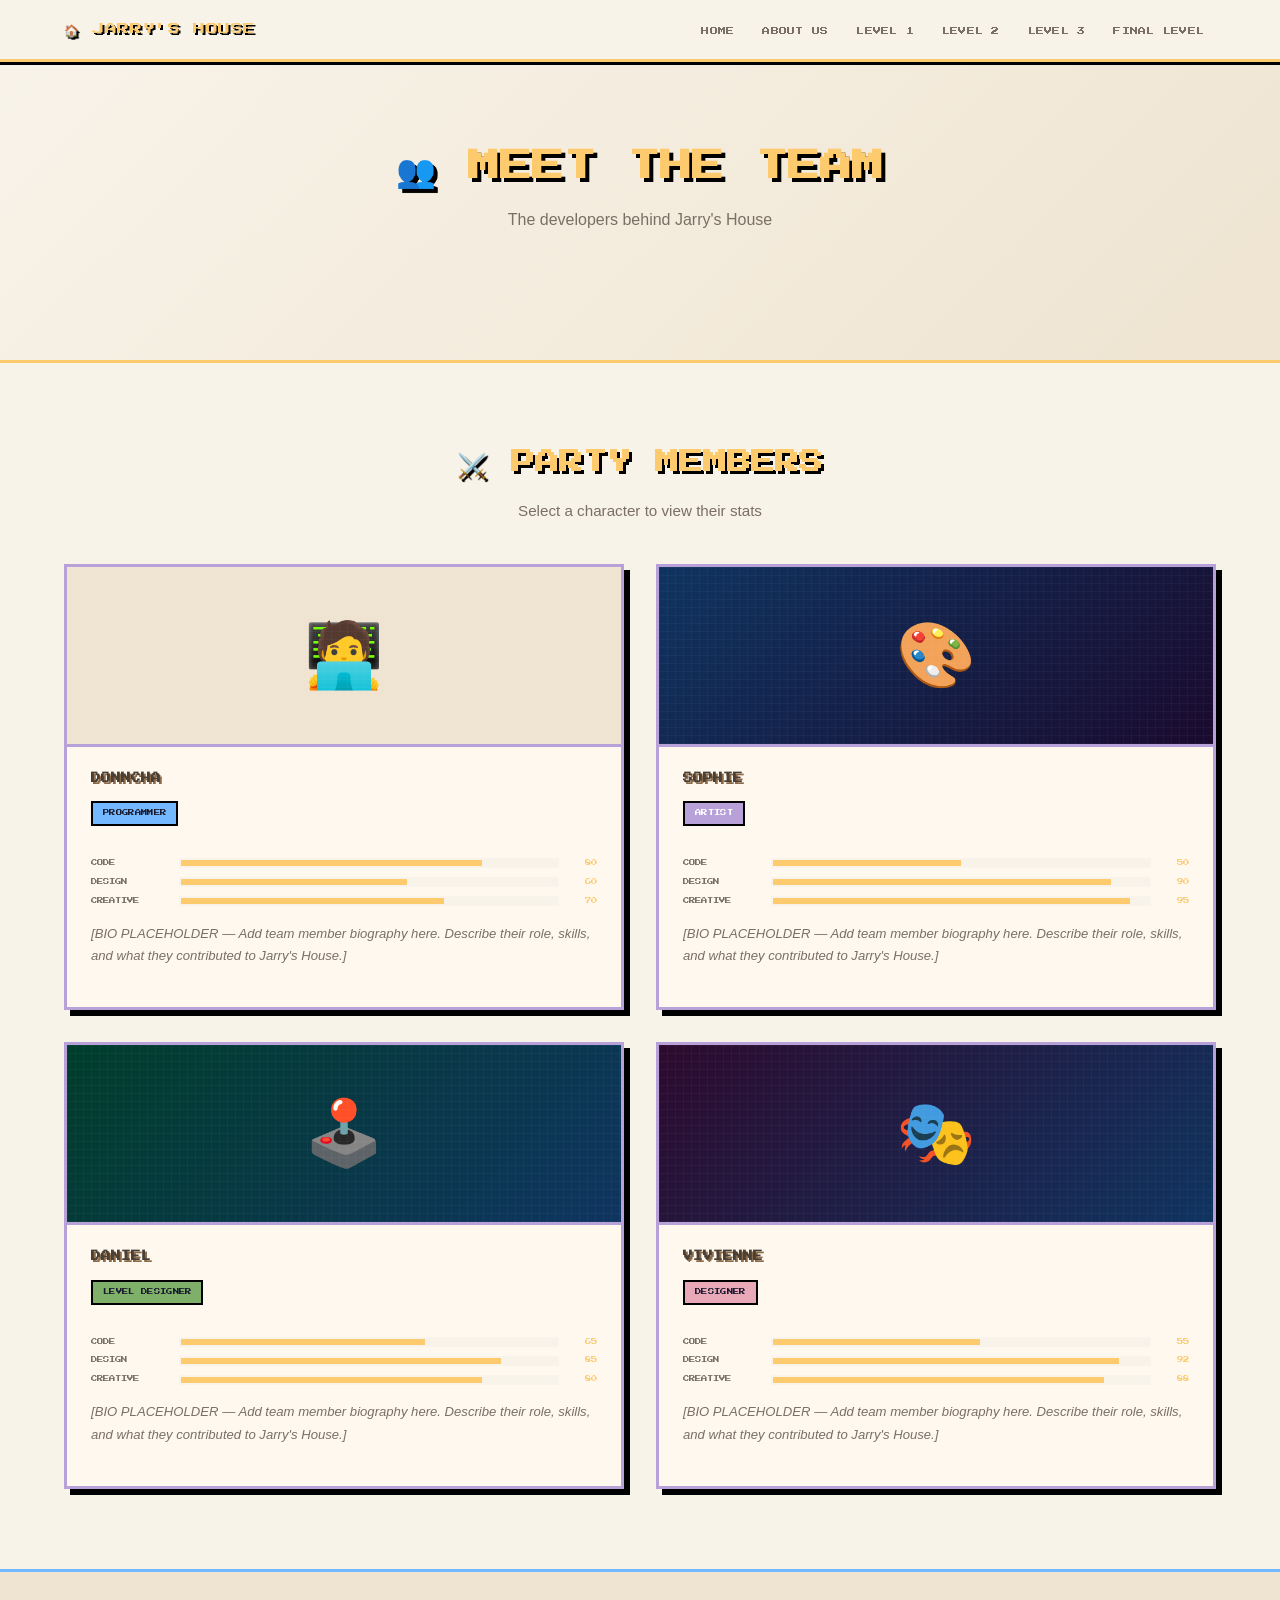
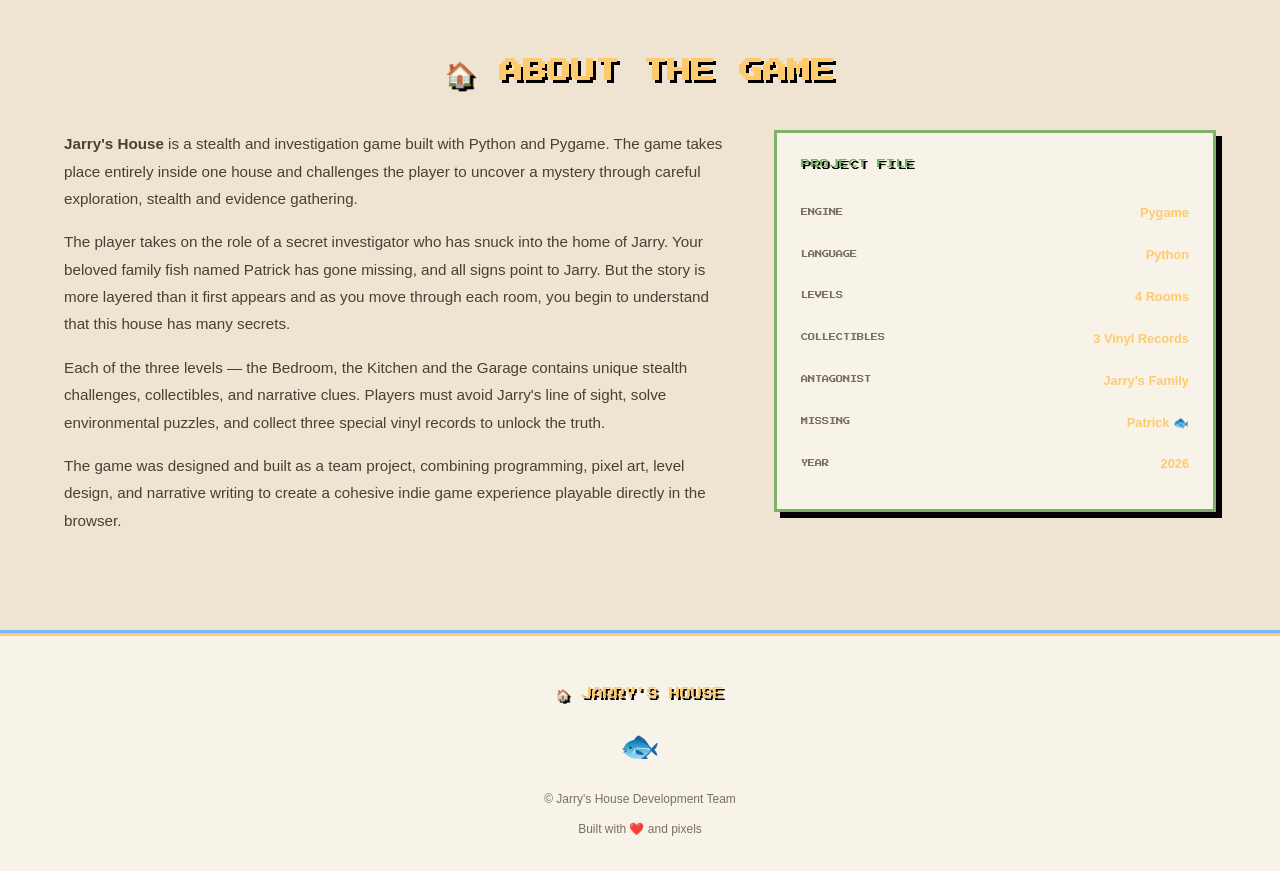
==== commit 7a045425: "lots of progress on the website" ====
--- a/website/html/about.html
+++ b/website/html/about.html
@@ -25,9 +25,9 @@
         <li><a href="./index.html">HOME</a></li>
         <li><a href="./about.html">ABOUT US</a></li>
         <li><a href="./level1.html">LEVEL 1</a></li>
-        <li><a href="./level2.html">LEVEL 2</a></li>
-        <li><a href="./level3.html">LEVEL 3</a></li>
-        <li><a href="./final-level.html">FINAL LEVEL</a></li>
+        <li><a href="./level 2.html">LEVEL 2</a></li>
+        <li><a href="./level 3.html">LEVEL 3</a></li>
+        <li><a href="./final_level.html">FINAL LEVEL</a></li>
       </ul>
     </div>
   </nav>
@@ -57,11 +57,12 @@
           <article class="team-card" aria-label="Team member 1">
             <div class="team-card__avatar" aria-hidden="true">
               <!-- PLACEHOLDER: Replace emoji with actual avatar image -->
+               <!-- <img src="../images/websiteBackground.png" alt="sophie"> -->
               🧑‍💻
             </div>
             <div class="team-card__body">
               <!-- PLACEHOLDER: Replace [TEAM MEMBER NAME] with actual name -->
-              <h3 class="team-card__name">[TEAM MEMBER NAME]</h3>
+              <h3 class="team-card__name">DONNCHA</h3>
               <span class="role-badge role-badge--programmer">PROGRAMMER</span>
 
               <!-- RPG Stat Bars -->
@@ -93,13 +94,6 @@
               <p class="team-card__bio">
                 [BIO PLACEHOLDER — Add team member biography here. Describe their role, skills, and what they contributed to Jarry's House.]
               </p>
-
-              <!-- PLACEHOLDER: Replace # with actual social links -->
-              <div class="team-card__socials" aria-label="Social links">
-                <a href="#" aria-label="GitHub profile">💻 GITHUB</a>
-                <a href="#" aria-label="LinkedIn profile">💼 LINKEDIN</a>
-                <a href="#" aria-label="Twitter profile">🐦 TWITTER</a>
-              </div>
             </div>
           </article>
 
@@ -112,7 +106,7 @@
             </div>
             <div class="team-card__body">
               <!-- PLACEHOLDER: Replace [TEAM MEMBER NAME] with actual name -->
-              <h3 class="team-card__name">[TEAM MEMBER NAME]</h3>
+              <h3 class="team-card__name">SOPHIE</h3>
               <span class="role-badge role-badge--artist">ARTIST</span>
 
               <div class="team-stats" aria-label="Team member stats">
@@ -142,12 +136,6 @@
               <p class="team-card__bio">
                 [BIO PLACEHOLDER — Add team member biography here. Describe their role, skills, and what they contributed to Jarry's House.]
               </p>
-
-              <div class="team-card__socials" aria-label="Social links">
-                <a href="#" aria-label="GitHub profile">💻 GITHUB</a>
-                <a href="#" aria-label="LinkedIn profile">💼 LINKEDIN</a>
-                <a href="#" aria-label="Twitter profile">🐦 TWITTER</a>
-              </div>
             </div>
           </article>
 
@@ -158,7 +146,7 @@
               🕹️
             </div>
             <div class="team-card__body">
-              <h3 class="team-card__name">[TEAM MEMBER NAME]</h3>
+              <h3 class="team-card__name">DANIEL</h3>
               <span class="role-badge role-badge--level-designer">LEVEL DESIGNER</span>
 
               <div class="team-stats" aria-label="Team member stats">
@@ -188,12 +176,6 @@
               <p class="team-card__bio">
                 [BIO PLACEHOLDER — Add team member biography here. Describe their role, skills, and what they contributed to Jarry's House.]
               </p>
-
-              <div class="team-card__socials" aria-label="Social links">
-                <a href="#" aria-label="GitHub profile">💻 GITHUB</a>
-                <a href="#" aria-label="LinkedIn profile">💼 LINKEDIN</a>
-                <a href="#" aria-label="Twitter profile">🐦 TWITTER</a>
-              </div>
             </div>
           </article>
 
@@ -204,7 +186,7 @@
               🎭
             </div>
             <div class="team-card__body">
-              <h3 class="team-card__name">[TEAM MEMBER NAME]</h3>
+              <h3 class="team-card__name">VIVIENNE</h3>
               <span class="role-badge role-badge--designer">DESIGNER</span>
 
               <div class="team-stats" aria-label="Team member stats">
@@ -234,12 +216,6 @@
               <p class="team-card__bio">
                 [BIO PLACEHOLDER — Add team member biography here. Describe their role, skills, and what they contributed to Jarry's House.]
               </p>
-
-              <div class="team-card__socials" aria-label="Social links">
-                <a href="#" aria-label="GitHub profile">💻 GITHUB</a>
-                <a href="#" aria-label="LinkedIn profile">💼 LINKEDIN</a>
-                <a href="#" aria-label="Twitter profile">🐦 TWITTER</a>
-              </div>
             </div>
           </article>
 
@@ -257,39 +233,38 @@
 
           <div>
             <p>
-              <strong>Jarry's House</strong> is a top-down pixel-art stealth and investigation game built with
+              <strong>Jarry's House</strong> is a stealth and investigation game built with
               Python and Pygame. The game takes place entirely inside one house and challenges the player to
-              uncover a mystery through careful exploration, stealth mechanics, and evidence gathering.
+              uncover a mystery through careful exploration, stealth and evidence gathering.
             </p>
             <p>
-              The player assumes the role of a secret investigator who has snuck into the home of a man named
-              Jarry. A beloved family fish named Patrick has gone missing, and all signs point to Jarry. But
-              the story is more layered than it first appears — and as you move through each room, you begin
+              The player takes on the role of a secret investigator who has snuck into the home of
+              Jarry. Your beloved family fish named Patrick has gone missing, and all signs point to Jarry. But
+              the story is more layered than it first appears and as you move through each room, you begin
               to understand that this house has many secrets.
             </p>
             <p>
-              Each of the four levels — the Bedroom, the Kitchen, the Garage, and the Basement — presents
-              unique stealth challenges, collectibles, and narrative beats. Players must avoid Jarry's line of
+              Each of the three levels — the Bedroom, the Kitchen and the Garage contains
+              unique stealth challenges, collectibles, and narrative clues. Players must avoid Jarry's line of
               sight, solve environmental puzzles, and collect three special vinyl records to unlock the truth.
             </p>
             <p>
               The game was designed and built as a team project, combining programming, pixel art, level design,
-              and narrative writing to create a cohesive indie game experience playable directly in the browser
-              via Pygbag and WebAssembly.
+              and narrative writing to create a cohesive indie game experience playable directly in the browser.
             </p>
           </div>
 
           <!-- Game details panel -->
           <div>
             <div class="stat-panel">
-              <div class="stat-panel__title">▓ PROJECT FILE ▓</div>
+              <div class="stat-panel__title">PROJECT FILE</div>
               <div class="stat-row">
                 <span class="stat-row__label">ENGINE</span>
-                <span class="stat-row__value">Python / Pygame</span>
-              </div>
-              <div class="stat-row">
-                <span class="stat-row__label">DEPLOY</span>
-                <span class="stat-row__value">Pygbag / WASM</span>
+                <span class="stat-row__value">Pygame</span>
+              </div>
+              <div class="stat-row">
+                <span class="stat-row__label">LANGUAGE</span>
+                <span class="stat-row__value">Python</span>
               </div>
               <div class="stat-row">
                 <span class="stat-row__label">LEVELS</span>
@@ -301,7 +276,7 @@
               </div>
               <div class="stat-row">
                 <span class="stat-row__label">ANTAGONIST</span>
-                <span class="stat-row__value">Jarry</span>
+                <span class="stat-row__value">Jarry's Family</span>
               </div>
               <div class="stat-row">
                 <span class="stat-row__label">MISSING</span>
@@ -310,7 +285,7 @@
               <!-- PLACEHOLDER: Replace with actual project year -->
               <div class="stat-row">
                 <span class="stat-row__label">YEAR</span>
-                <span class="stat-row__value js-year"></span>
+                <span class="stat-row__value">2026</span>
               </div>
             </div>
           </div>
@@ -327,17 +302,9 @@
   <footer class="footer" aria-label="Site footer">
     <div class="footer__content">
       <div class="footer__logo">🏠 JARRY'S HOUSE</div>
-      <nav class="footer__links" aria-label="Footer navigation">
-        <a href="#" aria-label="Twitter/X (coming soon)">🐦 TWITTER</a>
-        <a href="#" aria-label="GitHub (coming soon)">💻 GITHUB</a>
-        <a href="#" aria-label="itch.io (coming soon)">🎮 ITCH.IO</a>
-        <a href="#" aria-label="Discord (coming soon)">💬 DISCORD</a>
-      </nav>
       <span class="footer__fish" aria-label="Patrick the fish">🐟</span>
       <p class="footer__copy">
-        © <span class="js-year"></span> Jarry's House Development Team |
-        <!-- PLACEHOLDER: Replace with your university name -->
-        [UNIVERSITY PLACEHOLDER]
+        © <span></span> Jarry's House Development Team
       </p>
       <p class="footer__built">Built with ❤️ and pixels</p>
     </div>
--- a/website/css/style.css
+++ b/website/css/style.css
@@ -9,20 +9,24 @@
    CSS CUSTOM PROPERTIES
    ============================================ */
 :root {
-  --bg: #1a1a2e;
-  --bg-card: #16213e;
-  --bg-panel: #0f3460;
+  --bg: #f8f3e9; 
+  --bg-card: #fff8ee;
+  --bg-panel: #efe4d1;
+
   --accent-gold: #fdcb6e;
   --accent-blue: #74b9ff;
-  --accent-green: #00b894;
-  --accent-orange: #e17055;
-  --accent-pink: #fd79a8;
-  --accent-purple: #a29bfe;
-  --accent-red: #d63031;
-  --text: #e8e8e8;
-  --text-muted: #a0a0c0;
-  --pixel-border: 3px solid #fdcb6e;
-  --pixel-shadow: 4px 4px 0px #000;
+  --accent-green: #7fb069;
+  --accent-orange: #e89b5d;
+  --accent-pink: #e8a8b8;
+  --accent-purple: #b8a1d9;
+  --accent-red: #c96a5b;
+
+  --text: #4a3f35;
+  --text-muted: #7a6f65;
+
+  --pixel-border: 3px solid #d9a441;
+  --pixel-shadow: 4px 4px 0px #8b6b4a;
+
   --transition-fast: 0.1s ease;
   --transition-med: 0.2s ease;
 }
@@ -30,6 +34,7 @@
 /* ============================================
    RESET & BASE
    ============================================ */
+
 *, *::before, *::after {
   box-sizing: border-box;
   margin: 0;
@@ -44,15 +49,15 @@
 body {
   background-color: var(--bg);
   color: var(--text);
-  font-family: system-ui, 'Inter', sans-serif;
+  font-family:'Inter', sans-serif;
   line-height: 1.7;
-  overflow-x: hidden;
-  opacity: 0;
-  animation: pageFadeIn 0.6s ease forwards;
+  overflow-x: hidden; /* prevents accidental sideways scrolling if animated elements move off the screen*/
+  opacity: 0; /* page starts invisible. then animation runs. */
+  animation: pageFadeIn 0.6s ease forwards; /* page starts invisible. then animation runs. */
 }
 
 @keyframes pageFadeIn {
-  to { opacity: 1; }
+  to { opacity: 1; } /*opacity goes from 0 to 1 in the span of 0.6 seconds. */
 }
 
 a {
@@ -65,18 +70,18 @@
 }
 
 img {
-  max-width: 100%;
-  display: block;
+  max-width: 100%; /* prevents images from overflowing their containers */
+  display: block; /* prevents extra space below images due to baseline alignment */
 }
 
 ul {
   list-style: none;
 }
 
-.container {
-  max-width: 1200px;
-  margin: 0 auto;
-  padding: 0 1.5rem;
+.container { /* to center content */
+  max-width: 1200px; /* content never grows wider than 1200px. */
+  margin: 0 auto; /* centers the container horizontally */
+  padding: 0 1.5rem; /* Prevents content from touching screen edges. */
 }
 
 section {
@@ -90,20 +95,20 @@
   font-family: 'Press Start 2P', monospace;
 }
 
-.section-title {
-  font-family: 'Press Start 2P', monospace;
-  font-size: clamp(1rem, 2.5vw, 1.5rem);
+.section-title { /* used for major headings */
+  font-family: 'Press Start 2P', monospace;
+  font-size: clamp(1rem, 2.5vw, 1.5rem); /* font size scales with viewport width, but stays between 1rem and 1.5rem */
   color: var(--accent-gold);
-  text-align: center;
+  text-align: center; 
   margin-bottom: 2.5rem;
-  text-shadow: 3px 3px 0 #000;
+  text-shadow: 3px 3px 0 #000; /* box shadow */
   line-height: 1.6;
 }
 
 .section-subtitle {
   text-align: center;
   color: var(--text-muted);
-  margin-top: -1.5rem;
+  margin-top: -1.5rem; /* pulls subtitle closer to title */
   margin-bottom: 2.5rem;
   font-size: 0.95rem;
 }
@@ -125,17 +130,17 @@
   text-decoration: none;
   letter-spacing: 0.05em;
   line-height: 1.4;
-  position: relative;
+  position: relative; /* for pseudo-elements if needed */
 }
 
 .btn-pixel:hover {
-  transform: translateY(2px);
+  transform: translateY(2px); /* moves button down slightly on hover */
   box-shadow: 2px 2px 0 #000;
   text-decoration: none;
 }
 
 .btn-pixel:active {
-  transform: translateY(4px);
+  transform: translateY(4px); /* moves button down further when clicked */
   box-shadow: 0 0 0 #000;
 }
 
@@ -225,15 +230,15 @@
    ============================================ */
 .navbar {
   position: sticky;
-  top: 0;
-  z-index: 1000;
+  top: 0; /* sticks to the top of the viewport */
+  z-index: 1000; /* ensures navbar stays on top of other content */
   background: var(--bg);
   border-bottom: 3px solid var(--accent-gold);
   box-shadow: 0 3px 0 #000;
 }
 
 .navbar__inner {
-  display: flex;
+  display: flex; 
   align-items: center;
   justify-content: space-between;
   padding: 1rem 1.5rem;
@@ -300,8 +305,9 @@
   transition: transform 0.2s, opacity 0.2s;
 }
 
+/* this isnt necessary at all */
 .navbar__hamburger.open span:nth-child(1) {
-  transform: translateY(8px) rotate(45deg);
+  transform: translateY(8px) rotate(45deg); /* turns the = hamburger ui into \ */
 }
 .navbar__hamburger.open span:nth-child(2) {
   opacity: 0;
@@ -309,9 +315,10 @@
 .navbar__hamburger.open span:nth-child(3) {
   transform: translateY(-8px) rotate(-45deg);
 }
+/* */
 
 /* Mobile nav */
-@media (max-width: 768px) {
+@media (max-width: 768px) { 
   .navbar__hamburger {
     display: flex;
   }
@@ -320,7 +327,7 @@
     display: none;
     flex-direction: column;
     position: absolute;
-    top: 100%;
+    top: 100%; 
     left: 0;
     right: 0;
     background: var(--bg);
@@ -331,7 +338,7 @@
   }
 
   .navbar__links.open {
-    display: flex;
+    display: flex; /* shows the links when hamburger is clicked */
   }
 
   .navbar__links a {
@@ -399,75 +406,60 @@
   font-size: 2rem;
   display: block;
   margin: 1rem auto;
-  animation: fishSwim 3s ease-in-out infinite;
+  animation: fishSwim 3s ease-in-out infinite; /* makes the fish move left and right */
 }
 
 @keyframes fishSwim {
-  0%, 100% { transform: translateX(0); }
-  50% { transform: translateX(15px); }
+  0%, 100% { transform: translateX(0); } /* fish starts at original position */
+  50% { transform: translateX(15px); } /* fish moves 15px to the right at the midpoint of the animation */
 }
 
 /* ============================================
    ANIMATED PIXEL BACKGROUND
    ============================================ */
 .pixel-bg {
-  position: relative;
+  position: relative; 
   overflow: hidden;
 }
 
-/* Stars */
-.star {
-  position: absolute;
-  border-radius: 50%;
-  background: #fff;
-  animation: twinkle var(--dur, 2s) ease-in-out infinite var(--delay, 0s);
-  pointer-events: none;
-}
-
-@keyframes twinkle {
-  0%, 100% { opacity: 0.2; transform: scale(1); }
-  50% { opacity: 1; transform: scale(1.4); }
-}
-
-/* Pixel clouds */
-.pixel-cloud {
-  position: absolute;
-  background: rgba(116, 185, 255, 0.15);
-  border: 2px solid rgba(116, 185, 255, 0.3);
-  border-radius: 0;
-  pointer-events: none;
-  animation: cloudFloat var(--dur, 20s) linear infinite var(--delay, 0s);
-}
-
-@keyframes cloudFloat {
-  from { transform: translateX(-200px); }
-  to { transform: translateX(calc(100vw + 200px)); }
-}
-
 /* ============================================
    HERO SECTION
    ============================================ */
 .hero {
-  min-height: 100vh;
+  min-height: 100vh; /* Make the hero at least as tall as the screen. (view-height) */
   display: flex;
   align-items: center;
   justify-content: center;
-  position: relative;
-  background: linear-gradient(135deg, #1a1a2e 0%, #16213e 40%, #0f3460 100%);
+  position: relative; /* normal position in the document flow, enabling adjustments without affecting the layout of surrounding elements. */
+  background-image: url("/website/images/websiteBackground.png");
+  background-size: cover;
+  background-position: center;
+  background-repeat: no-repeat;
   overflow: hidden;
   text-align: center;
   padding: 6rem 1.5rem 4rem;
 }
 
 .hero__content {
-  position: relative;
+  position: relative; /* normal position in the document flow, enabling adjustments without affecting the layout of surrounding elements. */
   z-index: 2;
+  /*
+  Controls stacking order.
+  Higher number means closer to the viewer.
+  z-index: 2;
+  means:
+
+  Background     z=0
+  Decorations    z=1
+  Text           z=2
+
+  Text stays above decorations.
+  */
   max-width: 800px;
 }
 
 .hero__title {
   font-family: 'Press Start 2P', monospace;
-  font-size: clamp(1.2rem, 4vw, 2.5rem);
   color: var(--accent-gold);
   text-shadow: 4px 4px 0 #000, 0 0 30px rgba(253, 203, 110, 0.4);
   line-height: 1.6;
@@ -530,19 +522,19 @@
 
 /* Animated characters in hero */
 .hero__fish {
-  position: absolute;
-  bottom: 80px;
-  left: 50%;
-  transform: translateX(-50%);
+  position: absolute; /* you can place it wherever you want */
+  bottom: 80px; 
+  left: 50%; /* moves the fish halfway across the container */
+  transform: translateX(-50%); /* moves it left by half its own width. */
   font-size: 2.5rem;
   animation: fishBob 2s ease-in-out infinite;
-  z-index: 2;
+  z-index: 2; /* controls the layering */
   pointer-events: none;
 }
 
-@keyframes fishBob {
-  0%, 100% { transform: translateX(-50%) translateY(0); }
-  50% { transform: translateX(-50%) translateY(-12px); }
+@keyframes fishBob { /* Keyframes define how the animation changes over time. */
+  0%, 100% { transform: translateX(-50%) translateY(0); } /* the 0, 100 % At the start and end theres no vertical movement. */
+  50% { transform: translateX(-50%) translateY(-12px); } /* Halfway through , Fish moves up 12 pixels. */
 }
 
 .hero__dog {
@@ -555,9 +547,9 @@
   pointer-events: none;
 }
 
-@keyframes dogWag {
-  0%, 100% { transform: rotate(-5deg); }
-  50% { transform: rotate(5deg); }
+@keyframes dogWag { /* Keyframes define how the animation changes over time. */
+  0%, 100% { transform: rotate(-5deg); } /* the 0, 100 % At the start and end theres no rotating movement. */
+  50% { transform: rotate(5deg); } /* Halfway through , Dog rotates 5 degrees. */
 }
 
 /* Pixel house deco */
@@ -721,17 +713,6 @@
   color: var(--text-muted);
   margin-bottom: 1.25rem;
   line-height: 1.6;
-}
-
-.mission-card--final {
-  border-color: var(--accent-red);
-  background: linear-gradient(135deg, #16213e, #2d0a0a);
-}
-.mission-card--final .mission-card__title {
-  color: var(--accent-red);
-}
-.mission-card--final:hover {
-  box-shadow: 10px 10px 0 var(--accent-red);
 }
 
 @media (max-width: 1024px) {
@@ -1082,7 +1063,7 @@
   font-size: 0.6rem;
   color: var(--text);
   margin-bottom: 0.75rem;
-  text-shadow: 2px 2px 0 #000;
+  text-shadow: 2px 2px 0 #8b6b4a;
   line-height: 1.5;
 }
 
@@ -1148,27 +1129,6 @@
   line-height: 1.7;
   margin-bottom: 1rem;
   font-style: italic;
-}
-
-.team-card__socials {
-  display: flex;
-  gap: 0.75rem;
-  flex-wrap: wrap;
-}
-
-.team-card__socials a {
-  font-family: 'Press Start 2P', monospace;
-  font-size: 0.4rem;
-  color: var(--text-muted);
-  border: 2px solid rgba(255, 255, 255, 0.1);
-  padding: 4px 8px;
-  transition: color 0.15s, border-color 0.15s;
-}
-
-.team-card__socials a:hover {
-  color: var(--accent-gold);
-  border-color: var(--accent-gold);
-  text-decoration: none;
 }
 
 @media (max-width: 768px) {
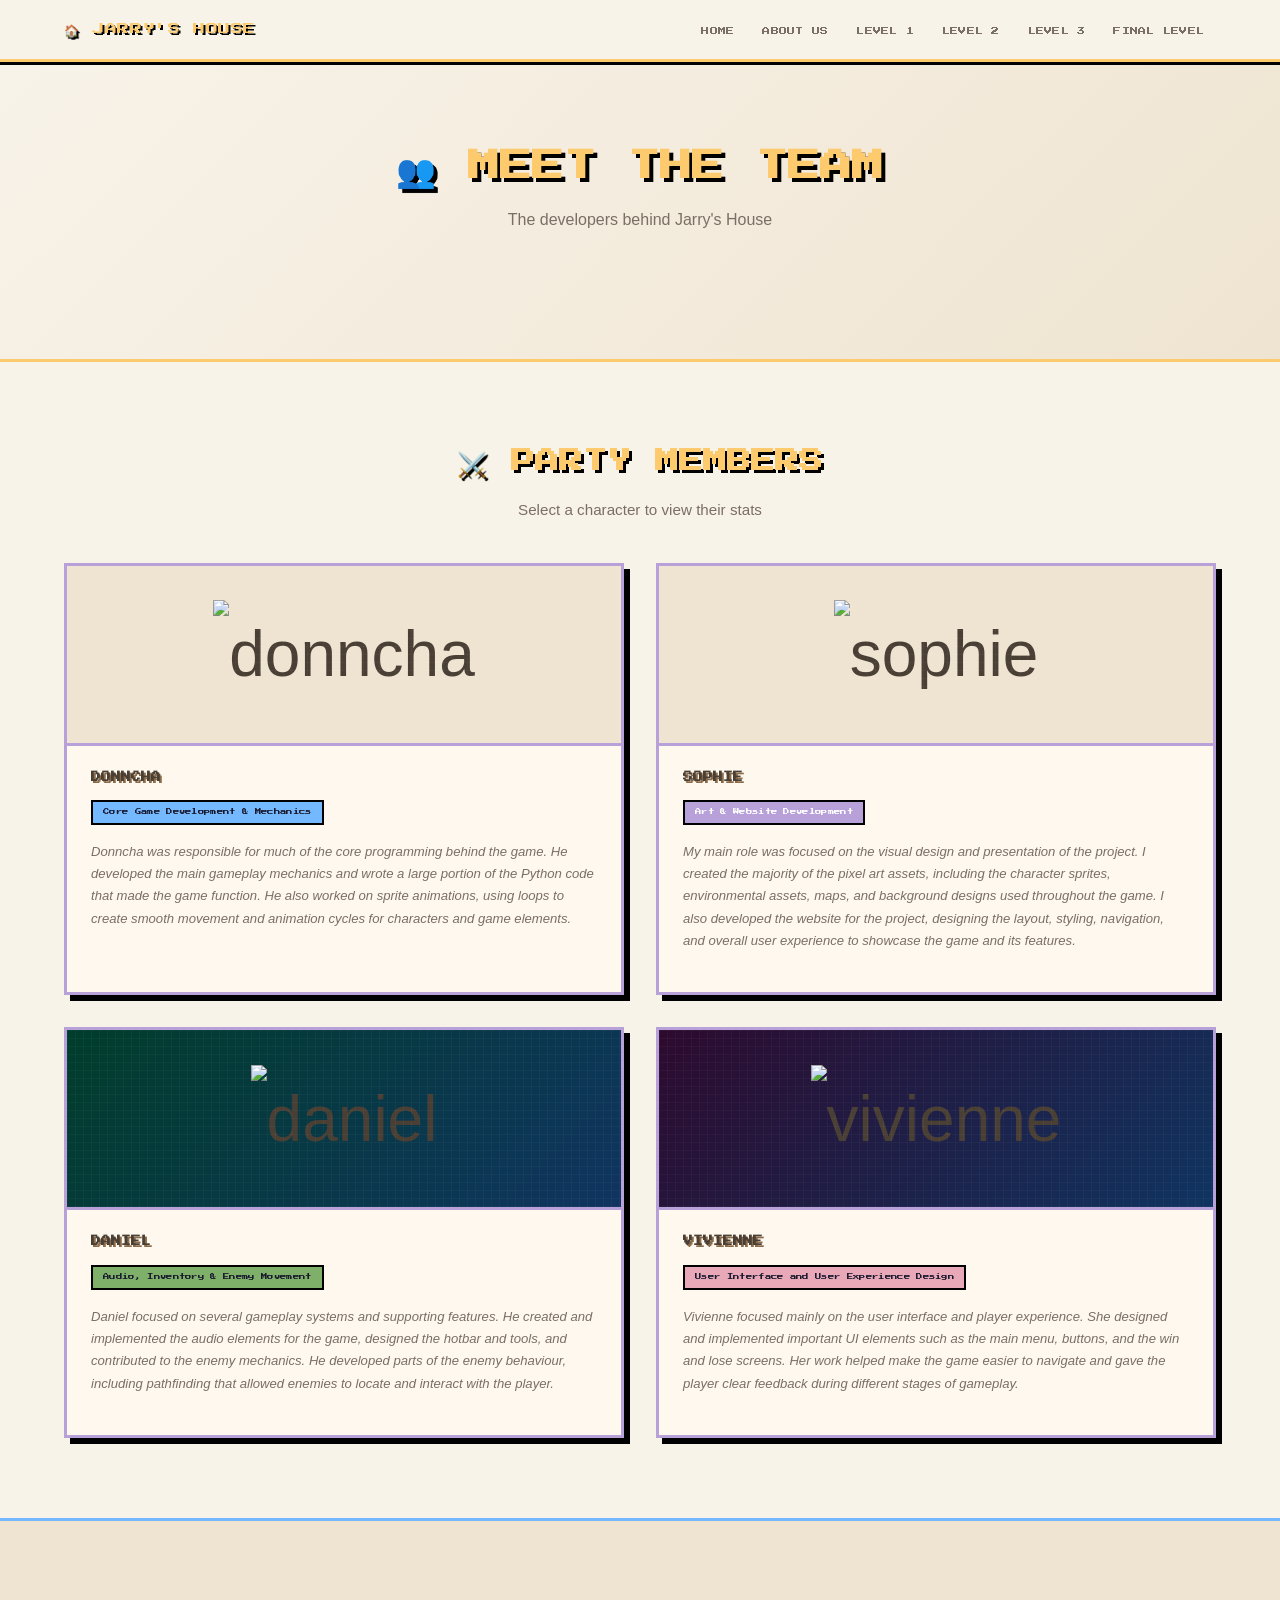
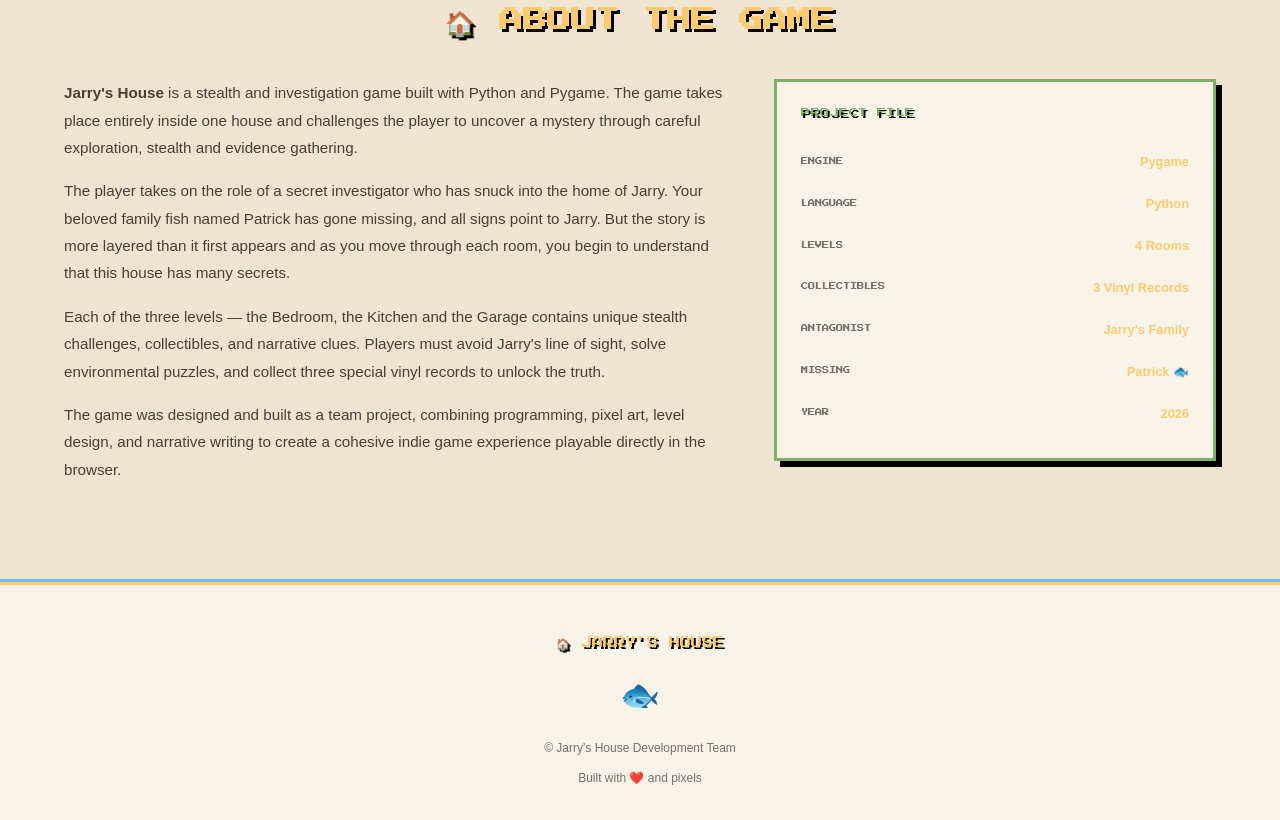
==== commit ef0f1d66: "most updated html + cutscene progress" ====
--- a/website/html/about.html
+++ b/website/html/about.html
@@ -3,11 +3,8 @@
 <head>
   <meta charset="UTF-8" />
   <meta name="viewport" content="width=device-width, initial-scale=1.0" />
-  <meta name="description" content="Meet the team behind Jarry's House — the indie developers who built the stealth mystery game." />
   <title>👥 About Us — Jarry's House</title>
   <link rel="stylesheet" href="../css/style.css" />
-  <link rel="preconnect" href="https://fonts.googleapis.com" />
-  <link rel="preconnect" href="https://fonts.gstatic.com" crossorigin />
   <link href="https://fonts.googleapis.com/css2?family=Press+Start+2P&display=swap" rel="stylesheet" />
 </head>
 <body>
@@ -53,168 +50,71 @@
         <div class="team-grid reveal-children">
 
           <!-- ===== TEAM MEMBER 1 ===== -->
-          <!-- PLACEHOLDER: Replace with actual team member info -->
           <article class="team-card" aria-label="Team member 1">
             <div class="team-card__avatar" aria-hidden="true">
-              <!-- PLACEHOLDER: Replace emoji with actual avatar image -->
-               <!-- <img src="../images/websiteBackground.png" alt="sophie"> -->
-              🧑‍💻
-            </div>
-            <div class="team-card__body">
-              <!-- PLACEHOLDER: Replace [TEAM MEMBER NAME] with actual name -->
+              <img src="../images/webDevIcon.png" alt="donncha">
+
+            </div>
+            <div class="team-card__body">
               <h3 class="team-card__name">DONNCHA</h3>
-              <span class="role-badge role-badge--programmer">PROGRAMMER</span>
-
-              <!-- RPG Stat Bars -->
-              <div class="team-stats" aria-label="Team member stats">
-                <div class="stat-bar-row">
-                  <span class="stat-bar-label">CODE</span>
-                  <div class="stat-bar-track" role="progressbar" aria-valuenow="80" aria-valuemin="0" aria-valuemax="100">
-                    <div class="stat-bar-fill" data-width="80%"></div>
-                  </div>
-                  <span class="stat-bar-val">80</span>
-                </div>
-                <div class="stat-bar-row">
-                  <span class="stat-bar-label">DESIGN</span>
-                  <div class="stat-bar-track" role="progressbar" aria-valuenow="60" aria-valuemin="0" aria-valuemax="100">
-                    <div class="stat-bar-fill" data-width="60%"></div>
-                  </div>
-                  <span class="stat-bar-val">60</span>
-                </div>
-                <div class="stat-bar-row">
-                  <span class="stat-bar-label">CREATIVE</span>
-                  <div class="stat-bar-track" role="progressbar" aria-valuenow="70" aria-valuemin="0" aria-valuemax="100">
-                    <div class="stat-bar-fill" data-width="70%"></div>
-                  </div>
-                  <span class="stat-bar-val">70</span>
-                </div>
-              </div>
-
-              <!-- PLACEHOLDER: Replace with actual bio -->
-              <p class="team-card__bio">
-                [BIO PLACEHOLDER — Add team member biography here. Describe their role, skills, and what they contributed to Jarry's House.]
+              <span class="role-badge role-badge--programmer">Core Game Development & Mechanics</span>
+
+              <p class="team-card__bio">
+                Donncha was responsible for much of the core programming behind the game. He developed the main gameplay mechanics and wrote 
+                a large portion of the Python code that made the game function. He also worked on sprite animations, using loops to create 
+                smooth movement and animation cycles for characters and game elements.
               </p>
             </div>
           </article>
 
           <!-- ===== TEAM MEMBER 2 ===== -->
-          <!-- PLACEHOLDER: Replace with actual team member info -->
           <article class="team-card" aria-label="Team member 2">
-            <div class="team-card__avatar" style="background: linear-gradient(135deg, #0f3460, #1a0a2e);" aria-hidden="true">
-              <!-- PLACEHOLDER: Replace emoji with actual avatar image -->
-              🎨
-            </div>
-            <div class="team-card__body">
-              <!-- PLACEHOLDER: Replace [TEAM MEMBER NAME] with actual name -->
+            <div class="team-card__avatar" >
+              <img src="../images/webDevIcon.png" alt="sophie">
+            </div>
+            <div class="team-card__body">
               <h3 class="team-card__name">SOPHIE</h3>
-              <span class="role-badge role-badge--artist">ARTIST</span>
-
-              <div class="team-stats" aria-label="Team member stats">
-                <div class="stat-bar-row">
-                  <span class="stat-bar-label">CODE</span>
-                  <div class="stat-bar-track" role="progressbar" aria-valuenow="50" aria-valuemin="0" aria-valuemax="100">
-                    <div class="stat-bar-fill" data-width="50%"></div>
-                  </div>
-                  <span class="stat-bar-val">50</span>
-                </div>
-                <div class="stat-bar-row">
-                  <span class="stat-bar-label">DESIGN</span>
-                  <div class="stat-bar-track" role="progressbar" aria-valuenow="90" aria-valuemin="0" aria-valuemax="100">
-                    <div class="stat-bar-fill" data-width="90%"></div>
-                  </div>
-                  <span class="stat-bar-val">90</span>
-                </div>
-                <div class="stat-bar-row">
-                  <span class="stat-bar-label">CREATIVE</span>
-                  <div class="stat-bar-track" role="progressbar" aria-valuenow="95" aria-valuemin="0" aria-valuemax="100">
-                    <div class="stat-bar-fill" data-width="95%"></div>
-                  </div>
-                  <span class="stat-bar-val">95</span>
-                </div>
-              </div>
-
-              <p class="team-card__bio">
-                [BIO PLACEHOLDER — Add team member biography here. Describe their role, skills, and what they contributed to Jarry's House.]
+              <span class="role-badge role-badge--artist">Art & Website Development</span>
+
+              <p class="team-card__bio">
+              My main role was focused on the visual design and presentation of the project. I created the majority of the pixel art assets, 
+              including the character sprites, environmental assets, maps, and background designs used throughout the game. I also developed 
+              the website for the project, designing the layout, styling, navigation, and overall user experience to showcase the game and its
+              features.
               </p>
             </div>
           </article>
 
           <!-- ===== TEAM MEMBER 3 ===== -->
-          <!-- PLACEHOLDER: Replace with actual team member info -->
           <article class="team-card" aria-label="Team member 3">
             <div class="team-card__avatar" style="background: linear-gradient(135deg, #003d2b, #0f3460);" aria-hidden="true">
-              🕹️
+              <img src="../images/webDevIcon.png" alt="daniel">
             </div>
             <div class="team-card__body">
               <h3 class="team-card__name">DANIEL</h3>
-              <span class="role-badge role-badge--level-designer">LEVEL DESIGNER</span>
-
-              <div class="team-stats" aria-label="Team member stats">
-                <div class="stat-bar-row">
-                  <span class="stat-bar-label">CODE</span>
-                  <div class="stat-bar-track" role="progressbar" aria-valuenow="65" aria-valuemin="0" aria-valuemax="100">
-                    <div class="stat-bar-fill" data-width="65%"></div>
-                  </div>
-                  <span class="stat-bar-val">65</span>
-                </div>
-                <div class="stat-bar-row">
-                  <span class="stat-bar-label">DESIGN</span>
-                  <div class="stat-bar-track" role="progressbar" aria-valuenow="85" aria-valuemin="0" aria-valuemax="100">
-                    <div class="stat-bar-fill" data-width="85%"></div>
-                  </div>
-                  <span class="stat-bar-val">85</span>
-                </div>
-                <div class="stat-bar-row">
-                  <span class="stat-bar-label">CREATIVE</span>
-                  <div class="stat-bar-track" role="progressbar" aria-valuenow="80" aria-valuemin="0" aria-valuemax="100">
-                    <div class="stat-bar-fill" data-width="80%"></div>
-                  </div>
-                  <span class="stat-bar-val">80</span>
-                </div>
-              </div>
-
-              <p class="team-card__bio">
-                [BIO PLACEHOLDER — Add team member biography here. Describe their role, skills, and what they contributed to Jarry's House.]
+              <span class="role-badge role-badge--level-designer">Audio, Inventory & Enemy Movement</span>
+
+              <p class="team-card__bio">
+                Daniel focused on several gameplay systems and supporting features. He created and implemented the audio elements for the game,
+                designed the hotbar and tools, and contributed to the enemy mechanics. He developed parts of the enemy behaviour, including 
+                pathfinding that allowed enemies to locate and interact with the player.
               </p>
             </div>
           </article>
 
           <!-- ===== TEAM MEMBER 4 ===== -->
-          <!-- PLACEHOLDER: Replace with actual team member info -->
           <article class="team-card" aria-label="Team member 4">
             <div class="team-card__avatar" style="background: linear-gradient(135deg, #2d0a2e, #0f3460);" aria-hidden="true">
-              🎭
+              <img src="../images/uiICON.png" alt="vivienne">
             </div>
             <div class="team-card__body">
               <h3 class="team-card__name">VIVIENNE</h3>
-              <span class="role-badge role-badge--designer">DESIGNER</span>
-
-              <div class="team-stats" aria-label="Team member stats">
-                <div class="stat-bar-row">
-                  <span class="stat-bar-label">CODE</span>
-                  <div class="stat-bar-track" role="progressbar" aria-valuenow="55" aria-valuemin="0" aria-valuemax="100">
-                    <div class="stat-bar-fill" data-width="55%"></div>
-                  </div>
-                  <span class="stat-bar-val">55</span>
-                </div>
-                <div class="stat-bar-row">
-                  <span class="stat-bar-label">DESIGN</span>
-                  <div class="stat-bar-track" role="progressbar" aria-valuenow="92" aria-valuemin="0" aria-valuemax="100">
-                    <div class="stat-bar-fill" data-width="92%"></div>
-                  </div>
-                  <span class="stat-bar-val">92</span>
-                </div>
-                <div class="stat-bar-row">
-                  <span class="stat-bar-label">CREATIVE</span>
-                  <div class="stat-bar-track" role="progressbar" aria-valuenow="88" aria-valuemin="0" aria-valuemax="100">
-                    <div class="stat-bar-fill" data-width="88%"></div>
-                  </div>
-                  <span class="stat-bar-val">88</span>
-                </div>
-              </div>
-
-              <p class="team-card__bio">
-                [BIO PLACEHOLDER — Add team member biography here. Describe their role, skills, and what they contributed to Jarry's House.]
+              <span class="role-badge role-badge--designer">User Interface and User Experience Design</span>
+
+              <p class="team-card__bio">
+                Vivienne focused mainly on the user interface and player experience. She designed and implemented important UI elements such as
+                the main menu, buttons, and the win and lose screens. Her work helped make the game easier to navigate and gave the player clear
+                feedback during different stages of gameplay.
               </p>
             </div>
           </article>
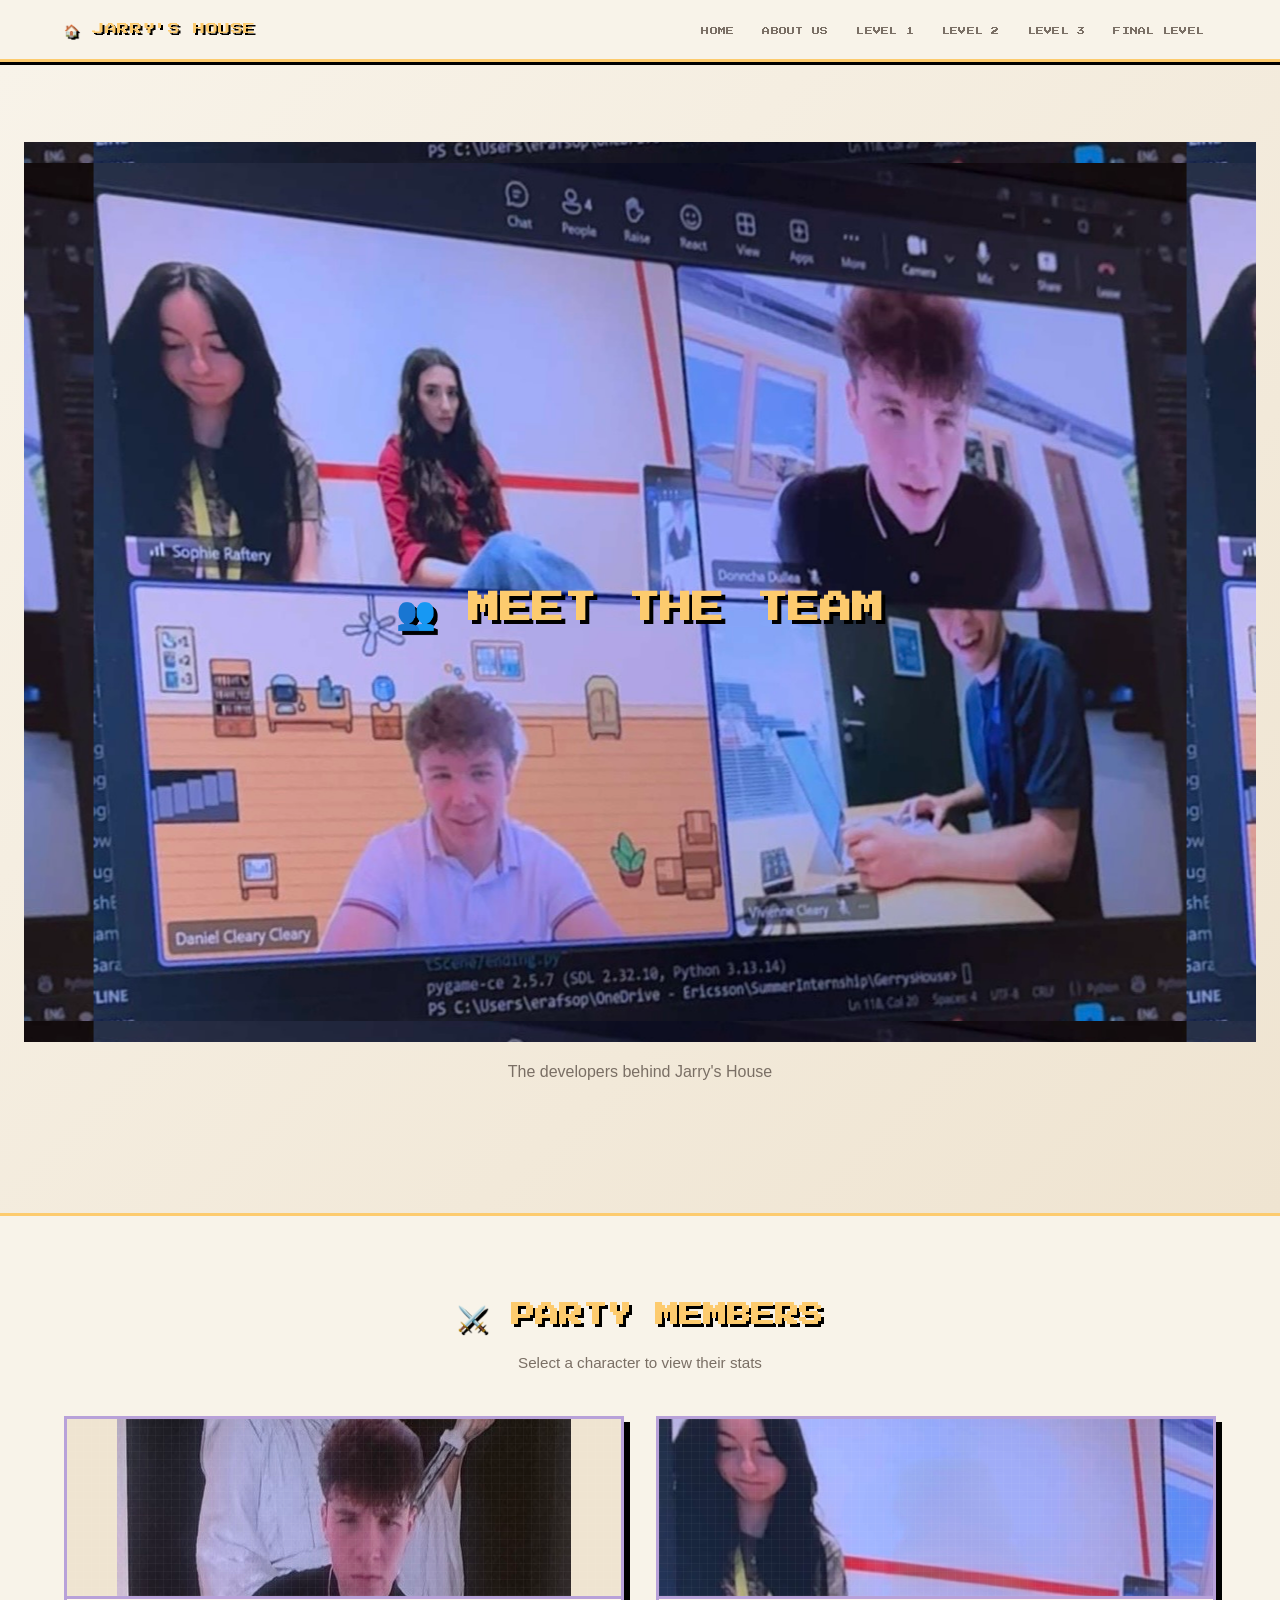
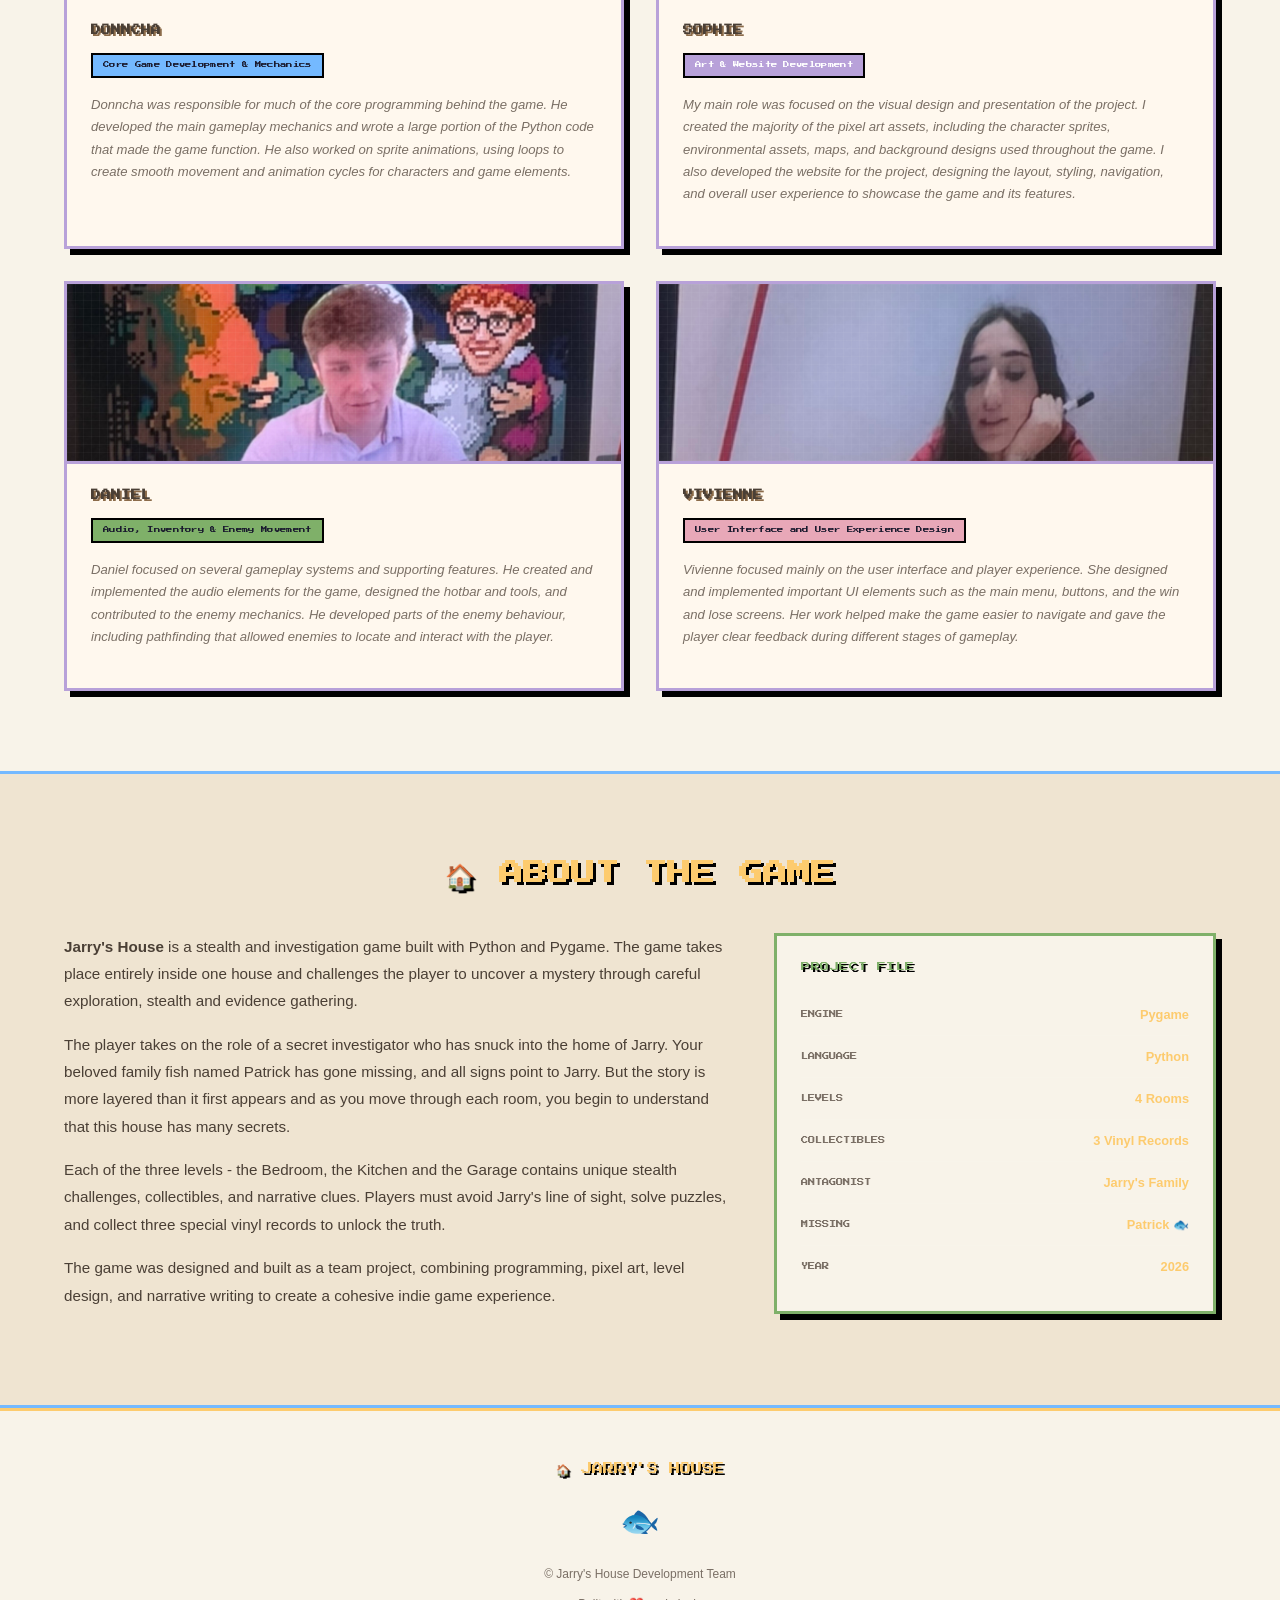
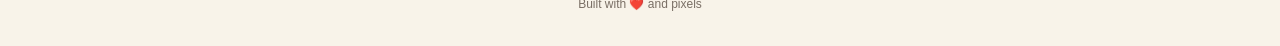
==== commit 44403ac9: "you guys are gonna love the team page on the web. website done-zo just gotta add some dev notes if i" ====
--- a/website/html/about.html
+++ b/website/html/about.html
@@ -35,7 +35,7 @@
          PAGE HERO
          ============================================ -->
     <header class="page-hero pixel-bg" data-stars="30" aria-labelledby="about-title">
-      <h1 class="page-hero__title" id="about-title">👥 MEET THE TEAM</h1>
+      <h1 class="page-hero__title hero__about__us" id="about-title">👥 MEET THE TEAM</h1>
       <p class="page-hero__subtitle">The developers behind Jarry's House</p>
     </header>
 
@@ -52,7 +52,7 @@
           <!-- ===== TEAM MEMBER 1 ===== -->
           <article class="team-card" aria-label="Team member 1">
             <div class="team-card__avatar" aria-hidden="true">
-              <img src="../images/webDevIcon.png" alt="donncha">
+              <img src="/website/images/about_donncha.jpeg" alt="donncha">
 
             </div>
             <div class="team-card__body">
@@ -70,7 +70,7 @@
           <!-- ===== TEAM MEMBER 2 ===== -->
           <article class="team-card" aria-label="Team member 2">
             <div class="team-card__avatar" >
-              <img src="../images/webDevIcon.png" alt="sophie">
+              <img src="/website/images/about_sophie.jpeg" alt="sophie">
             </div>
             <div class="team-card__body">
               <h3 class="team-card__name">SOPHIE</h3>
@@ -88,7 +88,7 @@
           <!-- ===== TEAM MEMBER 3 ===== -->
           <article class="team-card" aria-label="Team member 3">
             <div class="team-card__avatar" style="background: linear-gradient(135deg, #003d2b, #0f3460);" aria-hidden="true">
-              <img src="../images/webDevIcon.png" alt="daniel">
+              <img src="/website/images/about_daniel.jpeg" alt="daniel">
             </div>
             <div class="team-card__body">
               <h3 class="team-card__name">DANIEL</h3>
@@ -105,7 +105,7 @@
           <!-- ===== TEAM MEMBER 4 ===== -->
           <article class="team-card" aria-label="Team member 4">
             <div class="team-card__avatar" style="background: linear-gradient(135deg, #2d0a2e, #0f3460);" aria-hidden="true">
-              <img src="../images/uiICON.png" alt="vivienne">
+              <img src="/website/images/about_vivienne.jpeg" alt="vivienne">
             </div>
             <div class="team-card__body">
               <h3 class="team-card__name">VIVIENNE</h3>
@@ -144,13 +144,13 @@
               to understand that this house has many secrets.
             </p>
             <p>
-              Each of the three levels — the Bedroom, the Kitchen and the Garage contains
+              Each of the three levels - the Bedroom, the Kitchen and the Garage contains
               unique stealth challenges, collectibles, and narrative clues. Players must avoid Jarry's line of
-              sight, solve environmental puzzles, and collect three special vinyl records to unlock the truth.
+              sight, solve puzzles, and collect three special vinyl records to unlock the truth.
             </p>
             <p>
               The game was designed and built as a team project, combining programming, pixel art, level design,
-              and narrative writing to create a cohesive indie game experience playable directly in the browser.
+              and narrative writing to create a cohesive indie game experience.
             </p>
           </div>
 
--- a/website/css/style.css
+++ b/website/css/style.css
@@ -349,6 +349,20 @@
 }
 
 /* ============================================
+   DOWNLOAD GAME BUTTON
+   ============================================ */
+.play-button {
+    font-family:'Press Start 2P', monospace;
+    font-size:1rem;
+    padding:20px;
+    background: #fdcb6e;
+    border:4px solid black;
+    cursor:pointer;
+    display:block;
+    margin:0 auto;
+}
+
+/* ============================================
    FOOTER
    ============================================ */
 .footer {
@@ -440,6 +454,19 @@
   padding: 6rem 1.5rem 4rem;
 }
 
+.hero__about__us {
+  min-height: 100vh; /* Make the hero at least as tall as the screen. (view-height) */
+  display: flex;
+  align-items: center;
+  justify-content: center;
+  position: relative; /* normal position in the document flow, enabling adjustments without affecting the layout of surrounding elements. */
+  background-image: url("/website/images/about_team.jpeg");
+  background-position: center;
+  overflow: hidden;
+  text-align: center;
+  padding: 6rem 1.5rem 4rem;  
+}
+
 .hero__content {
   position: relative; /* normal position in the document flow, enabling adjustments without affecting the layout of surrounding elements. */
   z-index: 2;
@@ -572,10 +599,11 @@
 }
 
 .overview__grid {
-  display: grid;
-  grid-template-columns: 1fr 1fr;
+  display: flex;
+  flex-direction: column;
+  align-items: center;
+  justify-content: center;
   gap: 3rem;
-  align-items: start;
 }
 
 .overview__text p {
@@ -949,7 +977,7 @@
 
 .tip-box ul li {
   padding: 0.5rem 0;
-  color: var(--text);
+  color: #b8a1d9;
   font-size: 0.88rem;
   line-height: 1.7;
   border-bottom: 1px dotted rgba(162, 155, 254, 0.2);
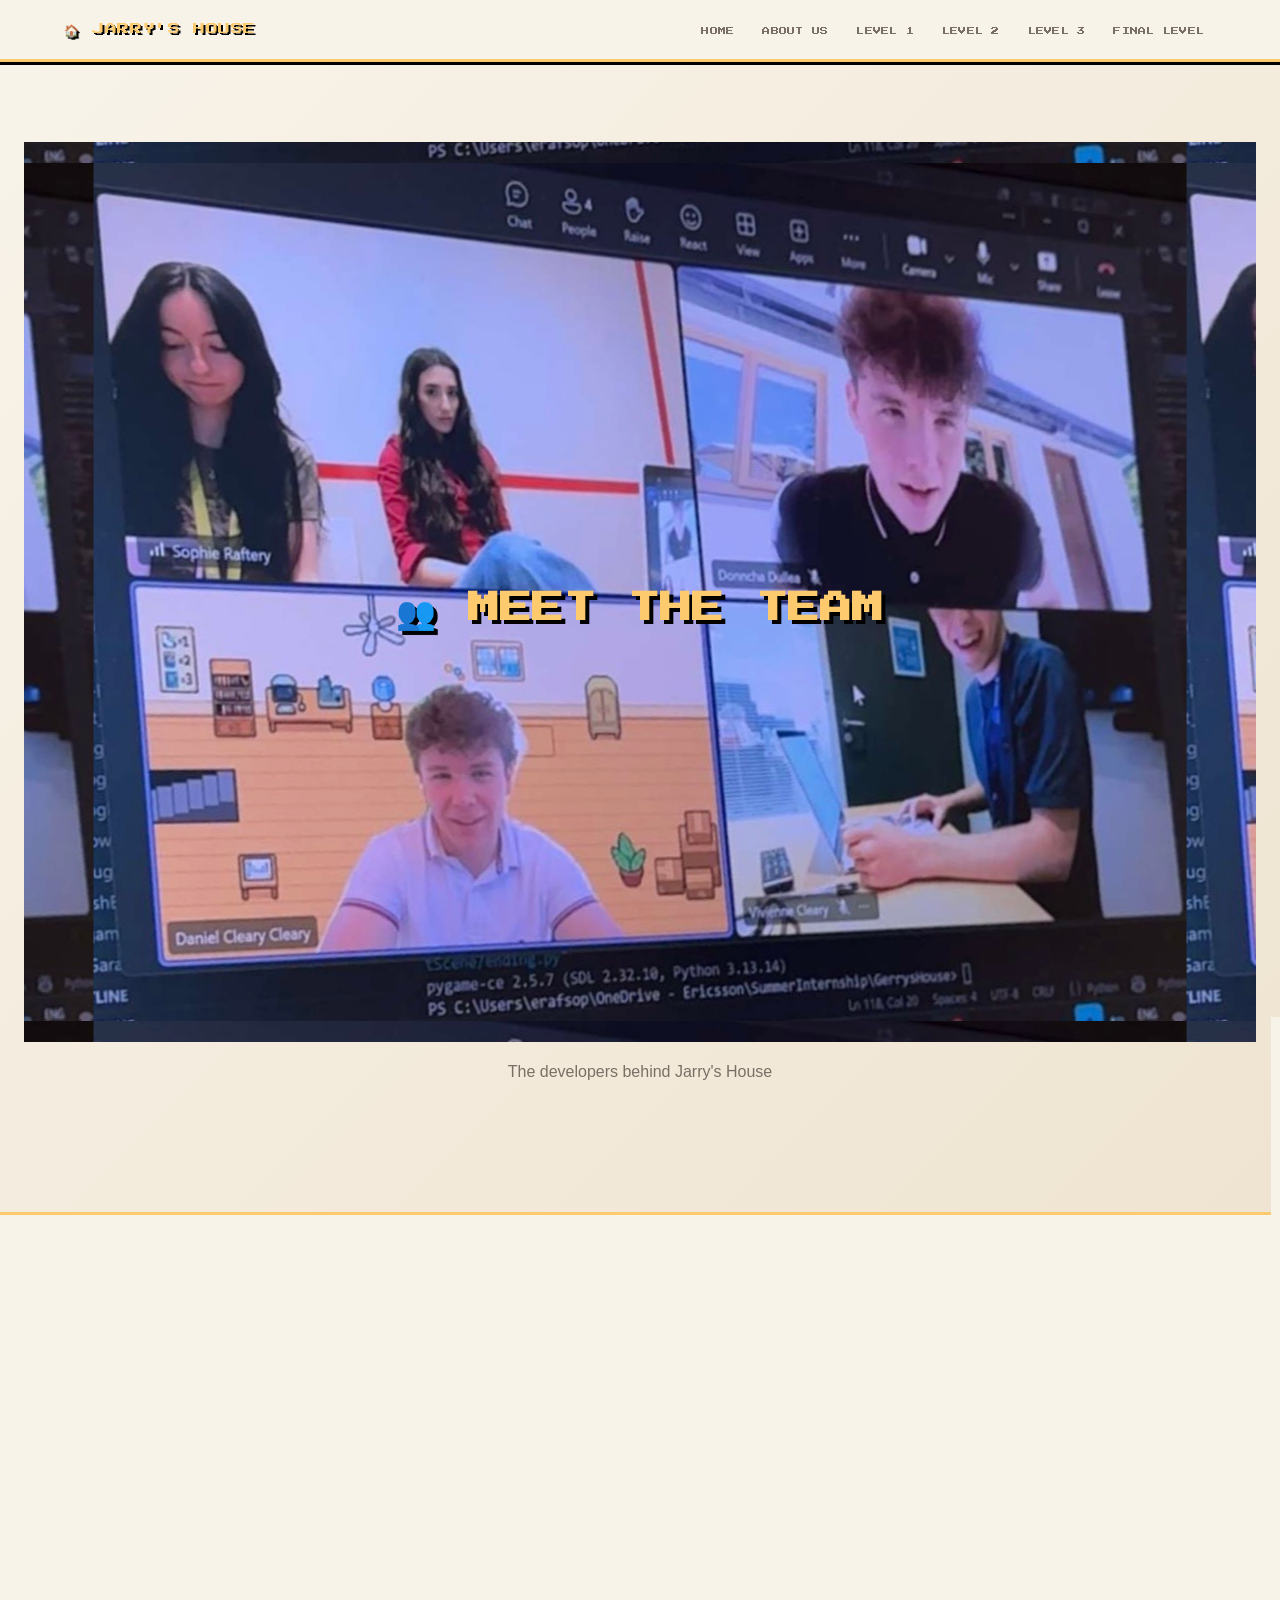
==== commit c375fca8: "WEBSITE DONE-ZO!!!!" ====
--- a/website/html/about.html
+++ b/website/html/about.html
@@ -45,7 +45,6 @@
     <section class="dark-section" aria-labelledby="team-heading">
       <div class="container">
         <h2 class="section-title" id="team-heading">⚔️ PARTY MEMBERS</h2>
-        <p class="section-subtitle">Select a character to view their stats</p>
 
         <div class="team-grid reveal-children">
 
--- a/website/css/style.css
+++ b/website/css/style.css
@@ -1021,6 +1021,18 @@
   font-size: 0.85rem;
 }
 
+/* FIX BULLET POINTS */
+.dev-notes ul {
+  text-align: left;
+  list-style-type: disc;
+  padding-left: 2rem;
+  width: 80%;
+}
+
+.dev-notes li {
+  margin-bottom: 0.5rem;
+}
+
 /* ============================================
    LEVEL NAVIGATION
    ============================================ */
